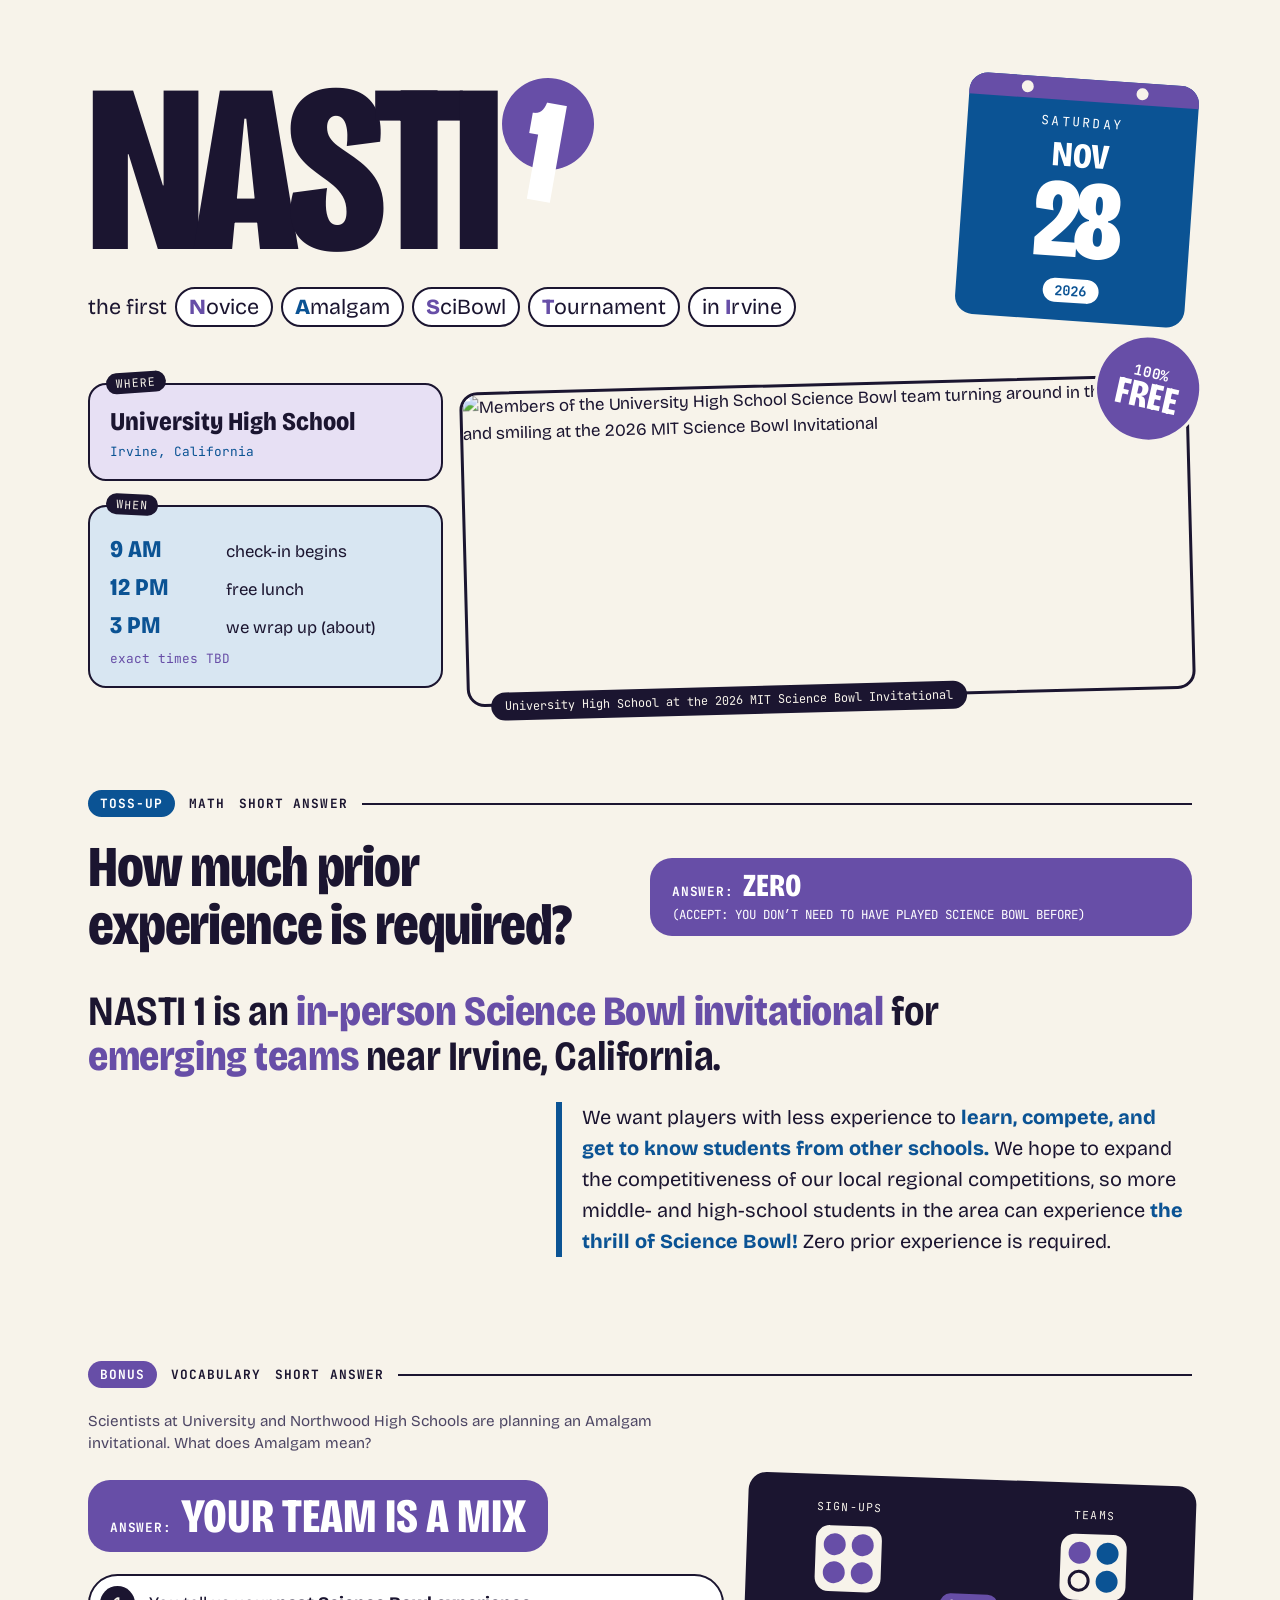
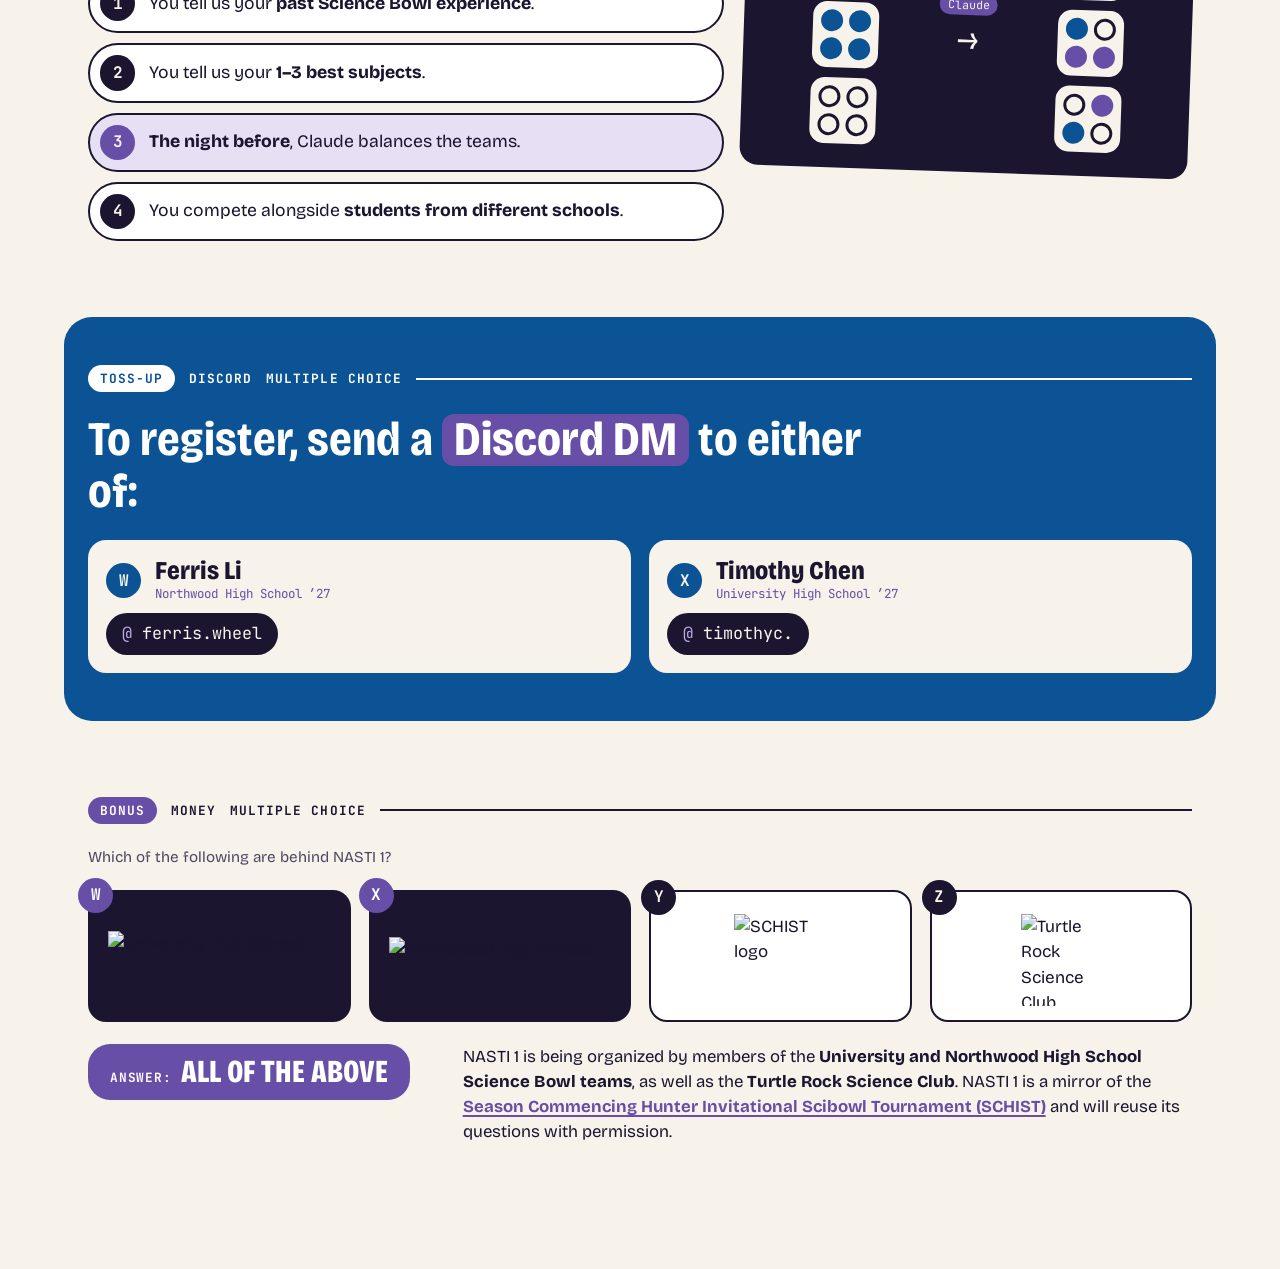
==== index.html @ 408c61ac "Add files via upload" ====
<!doctype html>
<html lang="en">
<head>
  <meta charset="utf-8">
  <meta name="viewport" content="width=device-width, initial-scale=1">
  <title>NASTI 1 · Science Bowl in Irvine</title>
  <meta name="description" content="NASTI 1 is the first Novice Amalgam SciBowl Tournament in Irvine. Saturday, November 28th, 2026 at University High School. Free, lunch provided, zero prior experience required.">
  <link rel="preconnect" href="https://fonts.googleapis.com">
  <link rel="preconnect" href="https://fonts.gstatic.com" crossorigin>
  <link href="https://fonts.googleapis.com/css2?family=Bricolage+Grotesque:opsz,wdth,wght@12..96,75..100,400..800&family=JetBrains+Mono:wght@500;700&display=swap" rel="stylesheet">
  <link rel="stylesheet" href="styles.css">
</head>
<body>

  <main>

    <!-- ============ HERO ============ -->
    <section class="hero" aria-labelledby="title">
      <h1 id="title" class="hero-title">
        NASTI<span class="hero-num" aria-label="1">1</span>
      </h1>

      <p class="hero-expansion">
        the first
        <span class="acro"><b>N</b>ovice</span>
        <span class="acro acro-blue"><b>A</b>malgam</span>
        <span class="acro"><b>S</b>ciBowl</span>
        <span class="acro"><b>T</b>ournament</span>
        <span class="acro">in <b>I</b>rvine</span>
      </p>

      <div class="hero-date" aria-label="Saturday, November 28th, 2026">
        <div class="cal-rings" aria-hidden="true"><i></i><i></i></div>
        <p class="cal-dow">Saturday</p>
        <p class="cal-month">Nov</p>
        <p class="cal-day">28</p>
        <p class="cal-year">2026</p>
      </div>

      <figure class="hero-photo">
        <img src="assets/team.jpg" width="1400" height="598"
             alt="Members of the University High School Science Bowl team turning around in their seats and smiling at the 2026 MIT Science Bowl Invitational">
        <figcaption>University High School at the 2026 MIT Science Bowl Invitational</figcaption>
        <span class="sticker-free"><span>100%</span><b>free</b></span>
      </figure>

      <div class="hero-facts">
        <div class="fact fact-where">
          <span class="fact-label">Where</span>
          <p class="fact-big">University High School</p>
          <p class="fact-small">Irvine, California</p>
        </div>
        <div class="fact fact-when">
          <span class="fact-label">When</span>
          <ol class="timeline">
            <li><b>9 AM</b> check-in begins</li>
            <li><b>12 PM</b> free lunch</li>
            <li><b>3 PM</b> we wrap up (about)</li>
          </ol>
          <p class="fact-small">exact times TBD</p>
        </div>
      </div>
    </section>

    <!--
      Each block below is a <section class="round"> styled like a Science Bowl
      question: round-tag (type · category · format), question, ANSWER.
      To add info later (schedule, rules, FAQ…), copy one and change the text.
    -->

    <!-- ============ ABOUT (toss-up) ============ -->
    <section class="round round-about" aria-labelledby="about-q">
      <p class="round-tag"><span class="tag-type">Toss-up</span><span>Math</span><span>Short answer</span></p>

      <h2 id="about-q" class="q-text">How much prior experience is required?</h2>

      <p class="q-answer about-answer">
        <span class="answer-label">ANSWER:</span>
        <b>ZERO</b>
        <span class="answer-accept">(ACCEPT: YOU DON’T NEED TO HAVE PLAYED SCIENCE BOWL BEFORE)</span>
      </p>

      <p class="about-lead">
        NASTI 1 is an <b>in-person Science Bowl invitational</b> for <b>emerging teams</b> near Irvine, California.
      </p>

      <p class="about-body">
        We want players with less experience to <b>learn, compete, and get to know students from other schools.</b>
        We hope to expand the competitiveness of our local regional competitions, so more middle- and high-school
        students in the area can experience <b>the thrill of Science Bowl!</b> Zero prior experience is required.
      </p>
    </section>

    <!-- ============ AMALGAM (bonus) ============ -->
    <section class="round round-amalgam" aria-labelledby="amalgam-a">
      <p class="round-tag"><span class="tag-type tag-bonus">Bonus</span><span>Vocabulary</span><span>Short answer</span></p>

      <p class="q-stem">
        Scientists at University and Northwood High Schools are planning an Amalgam invitational.
        What does Amalgam mean?
      </p>

      <h2 id="amalgam-a" class="q-answer amalgam-answer">
        <span class="answer-label">ANSWER:</span>
        <b>YOUR TEAM IS A MIX</b>
      </h2>

      <ol class="choices">
        <li><span class="choice-letter">1</span> <span>You tell us your <b>past Science Bowl experience</b>.</span></li>
        <li><span class="choice-letter">2</span> <span>You tell us your <b>1–3 best subjects</b>.</span></li>
        <li><span class="choice-letter">3</span> <span><b>The night before</b>, Claude balances the teams.</span></li>
        <li><span class="choice-letter">4</span> <span>You compete alongside <b>students from different schools</b>.</span></li>
      </ol>

      <div class="mixer" aria-hidden="true">
        <div class="mixer-col">
          <span class="mixer-label">sign-ups</span>
          <div class="pod"><i class="p"></i><i class="p"></i><i class="p"></i><i class="p"></i></div>
          <div class="pod"><i class="b"></i><i class="b"></i><i class="b"></i><i class="b"></i></div>
          <div class="pod"><i class="o"></i><i class="o"></i><i class="o"></i><i class="o"></i></div>
        </div>
        <div class="mixer-arrow"><span>Claude</span></div>
        <div class="mixer-col">
          <span class="mixer-label">teams</span>
          <div class="pod"><i class="p"></i><i class="b"></i><i class="o"></i><i class="b"></i></div>
          <div class="pod"><i class="b"></i><i class="o"></i><i class="p"></i><i class="p"></i></div>
          <div class="pod"><i class="o"></i><i class="p"></i><i class="b"></i><i class="o"></i></div>
        </div>
      </div>
    </section>

    <!-- ============ REGISTER (toss-up) ============ -->
    <section class="round round-register" id="register" aria-labelledby="register-h">
      <p class="round-tag"><span class="tag-type">Toss-up</span><span>Discord</span><span>Multiple choice</span></p>
      <h2 id="register-h" class="register-h">To register, send a <b>Discord DM</b> to either of:</h2>

      <ul class="contacts">
        <li class="contact">
          <span class="choice-letter">W</span>
          <div>
            <p class="contact-name">Ferris Li</p>
            <p class="contact-school">Northwood High School ’27</p>
          </div>
          <code class="handle" title="Discord username">ferris.wheel</code>
        </li>
        <li class="contact">
          <span class="choice-letter">X</span>
          <div>
            <p class="contact-name">Timothy Chen</p>
            <p class="contact-school">University High School ’27</p>
          </div>
          <code class="handle" title="Discord username">timothyc.</code>
        </li>
      </ul>
    </section>

    <!-- ============ ORGANIZERS (bonus) ============ -->
    <section class="round round-org" aria-labelledby="org-q">
      <p class="round-tag"><span class="tag-type tag-bonus">Bonus</span><span>Money</span><span>Multiple choice</span></p>

      <h2 id="org-q" class="q-stem">Which of the following are behind NASTI 1?</h2>

      <ol class="logo-choices">
        <li class="logo-choice logo-dark">
          <span class="choice-letter">W</span>
          <img src="assets/uhs.png" width="800" height="176" alt="University High School">
        </li>
        <li class="logo-choice logo-dark">
          <span class="choice-letter">X</span>
          <img src="assets/nhs.png" width="900" height="152" alt="Northwood High School">
        </li>
        <li class="logo-choice logo-light">
          <span class="choice-letter">Y</span>
          <img class="logo-square" src="assets/schist.jpg" width="357" height="357" alt="SCHIST logo">
        </li>
        <li class="logo-choice logo-light">
          <span class="choice-letter">Z</span>
          <img class="logo-square" src="assets/trsc.png" width="360" height="418" alt="Turtle Rock Science Club">
        </li>
      </ol>

      <p class="q-answer org-answer">
        <span class="answer-label">ANSWER:</span>
        <b>ALL OF THE ABOVE</b>
      </p>

      <p class="org-text">
        NASTI 1 is being organized by members of the <b>University and Northwood High School Science Bowl teams</b>,
        as well as the <b>Turtle Rock Science Club</b>.
        NASTI 1 is a mirror of the
        <a href="https://docs.google.com/document/d/1ZSC_nDlJElKl_C_q0osDb3rH__JqSQ9CUjB4f3GX59s/edit?usp=sharing" target="_blank" rel="noopener">Season Commencing Hunter Invitational Scibowl Tournament (SCHIST)</a>
        and will reuse its questions with permission.
      </p>
    </section>

  </main>

</body>
</html>
---- styles.css ----
/* ==========================================================
   NASTI 1 — landing page
   Theme: #674ea7 (purple) + #0b5394 (blue), solid colors only.
   ========================================================== */

:root {
  --purple: #674ea7;
  --blue: #0b5394;
  --ink: #1b1530;
  --ink-soft: #4d4664;
  --paper: #f7f3ea;
  --purple-tint: #e7e0f4;
  --blue-tint: #d8e6f2;
  --white: #ffffff;

  --display: "Bricolage Grotesque", "Arial Narrow", system-ui, sans-serif;
  --mono: "JetBrains Mono", ui-monospace, "Cascadia Mono", Consolas, monospace;

  --gutter: clamp(16px, 4vw, 48px);
  --max: 1200px;
  --line: 2px solid var(--ink);
  --radius: 18px;
}

*,
*::before,
*::after { box-sizing: border-box; }

body {
  margin: 0;
  background: var(--paper);
  color: var(--ink);
  font-family: var(--display);
  font-size: 1.0625rem;
  line-height: 1.5;
  overflow-x: clip;
}

main { padding-bottom: clamp(32px, 6vw, 72px); }

img { display: block; max-width: 100%; height: auto; }

p, h1, h2, ol, ul, figure { margin: 0; }

a { color: inherit; }

b { font-weight: 750; }

/* ---------- Hero ---------- */

.hero {
  display: grid;
  grid-template-columns: repeat(12, minmax(0, 1fr));
  column-gap: 20px;
  max-width: var(--max);
  margin: 0 auto;
  padding: clamp(28px, 6vw, 72px) var(--gutter) clamp(24px, 4vw, 40px);
}

.hero-title {
  grid-column: 1 / 9;
  grid-row: 1;
  display: flex;
  align-items: flex-start;
  font-weight: 800;
  font-stretch: 75%;
  font-size: clamp(5.5rem, 19vw, 15rem);
  line-height: 0.82;
  letter-spacing: -0.04em;
  color: var(--ink);
}

.hero-num {
  display: inline-grid;
  place-items: center;
  flex: none;
  width: 0.62em;
  height: 0.62em;
  margin-left: 0.06em;
  margin-top: 0.04em;
  border-radius: 50%;
  background: var(--purple);
  color: var(--white);
  font-size: 0.62em;
  line-height: 1;
  letter-spacing: 0;
  transform: rotate(10deg);
}

.hero-expansion {
  grid-column: 1 / 9;
  grid-row: 2;
  margin-top: 18px;
  display: flex;
  flex-wrap: wrap;
  align-items: baseline;
  gap: 6px 8px;
  font-size: clamp(1.05rem, 2vw, 1.35rem);
}

.acro {
  padding: 2px 12px;
  border: var(--line);
  border-radius: 999px;
  background: var(--white);
}

.acro b {
  color: var(--purple);
  font-weight: 800;
}

.acro-blue b { color: var(--blue); }

/* Tear-off calendar date */
.hero-date {
  grid-column: 10 / 13;
  grid-row: 1 / 3;
  align-self: center;
  justify-self: end;
  width: min(100%, 230px);
  position: relative;
  padding: 34px 18px 18px;
  border-radius: var(--radius);
  background: var(--blue);
  color: var(--white);
  text-align: center;
  transform: rotate(4deg);
}

.cal-rings {
  position: absolute;
  top: 0;
  left: 0;
  right: 0;
  height: 22px;
  border-radius: var(--radius) var(--radius) 0 0;
  background: var(--purple);
  display: flex;
  justify-content: space-around;
  align-items: center;
}

.cal-rings i {
  width: 12px;
  height: 12px;
  border-radius: 50%;
  background: var(--paper);
}

.cal-dow {
  font-family: var(--mono);
  font-size: 0.8rem;
  text-transform: uppercase;
  letter-spacing: 0.18em;
}

.cal-month {
  font-weight: 800;
  font-stretch: 80%;
  font-size: 2.2rem;
  line-height: 1;
  text-transform: uppercase;
  margin-top: 6px;
}

.cal-day {
  font-weight: 800;
  font-stretch: 75%;
  font-size: 7rem;
  line-height: 0.85;
  letter-spacing: -0.04em;
}

.cal-year {
  display: inline-block;
  margin-top: 10px;
  padding: 2px 12px;
  border-radius: 999px;
  background: var(--white);
  color: var(--blue);
  font-family: var(--mono);
  font-weight: 700;
  font-size: 0.85rem;
}

/* Photo */
.hero-photo {
  grid-column: 5 / 13;
  grid-row: 3;
  align-self: start;
  position: relative;
  margin-top: 56px;
  transform: rotate(-1.5deg);
}

.hero-photo img {
  width: 100%;
  border: 3px solid var(--ink);
  border-radius: var(--radius);
}

.hero-photo figcaption {
  position: absolute;
  left: 24px;
  bottom: -14px;
  max-width: calc(100% - 48px);
  padding: 6px 14px;
  border-radius: 999px;
  background: var(--ink);
  color: var(--paper);
  font-family: var(--mono);
  font-size: 0.75rem;
  line-height: 1.35;
}

.sticker-free {
  position: absolute;
  top: -40px;
  right: -14px;
  width: 108px;
  height: 108px;
  display: flex;
  flex-direction: column;
  align-items: center;
  justify-content: center;
  border-radius: 50%;
  border: 3px solid var(--paper);
  background: var(--purple);
  color: var(--white);
  font-family: var(--mono);
  font-weight: 700;
  font-size: 0.9rem;
  line-height: 1;
  text-align: center;
  transform: rotate(14deg);
}

.sticker-free b {
  display: block;
  font-family: var(--display);
  font-weight: 800;
  font-stretch: 75%;
  font-size: 2.4rem;
  line-height: 0.8;
  text-transform: uppercase;
}

/* Facts column */
.hero-facts {
  grid-column: 1 / 5;
  grid-row: 3;
  margin-top: 56px;
  display: flex;
  flex-direction: column;
  gap: 24px;
  align-self: start;
}

.fact {
  position: relative;
  padding: 24px 20px 18px;
  border: var(--line);
  border-radius: var(--radius);
}

.fact-where { background: var(--purple-tint); }
.fact-when { background: var(--blue-tint); }

.fact-label {
  position: absolute;
  top: -13px;
  left: 16px;
  padding: 2px 10px;
  border-radius: 999px;
  background: var(--ink);
  color: var(--paper);
  font-family: var(--mono);
  font-size: 0.72rem;
  text-transform: uppercase;
  letter-spacing: 0.08em;
}

.fact-where .fact-label { transform: rotate(-4deg); }
.fact-when .fact-label { transform: rotate(3deg); }

.fact-big {
  font-weight: 800;
  font-stretch: 85%;
  font-size: 1.6rem;
  line-height: 1.05;
}

.fact-small {
  margin-top: 6px;
  font-family: var(--mono);
  font-size: 0.8rem;
  color: var(--blue);
}

.fact-when .fact-small { color: var(--purple); }

.timeline {
  list-style: none;
  padding: 0;
  display: grid;
  gap: 2px;
}

.timeline li {
  display: flex;
  align-items: baseline;
  gap: 10px;
  font-size: 1.05rem;
}

.timeline b {
  min-width: 4.4em;
  font-weight: 800;
  font-stretch: 85%;
  font-size: 1.5rem;
  color: var(--blue);
}

/* ---------- Rounds (Science Bowl–style sections) ---------- */

.round {
  max-width: var(--max);
  margin: 0 auto;
  padding: clamp(28px, 4.5vw, 52px) var(--gutter);
  display: grid;
  grid-template-columns: repeat(12, minmax(0, 1fr));
  column-gap: 20px;
  row-gap: 22px;
}

.round > * { grid-column: 1 / -1; }

.round-tag {
  display: flex;
  align-items: center;
  flex-wrap: wrap;
  gap: 8px 14px;
  font-family: var(--mono);
  font-size: 0.8rem;
  font-weight: 700;
  text-transform: uppercase;
  letter-spacing: 0.08em;
}

.round-tag .tag-type {
  padding: 4px 12px;
  border-radius: 999px;
  background: var(--blue);
  color: var(--white);
}

.round-tag .tag-bonus { background: var(--purple); }

.round-tag::after {
  content: "";
  flex: 1 1 40px;
  height: 2px;
  background: currentColor;
}

.q-text {
  font-weight: 800;
  font-stretch: 80%;
  font-size: clamp(2rem, 4.8vw, 3.6rem);
  line-height: 1;
  letter-spacing: -0.02em;
}

.q-stem {
  font-family: var(--display);
  font-weight: 400;
  font-size: 0.95rem;
  line-height: 1.45;
  color: var(--ink-soft);
}

.answer-label {
  font-family: var(--mono);
  font-weight: 700;
  font-size: 0.8rem;
  letter-spacing: 0.06em;
}

.q-answer {
  display: inline-flex;
  flex-wrap: wrap;
  align-items: baseline;
  gap: 4px 10px;
  justify-self: start;
  padding: 12px 22px;
  border-radius: 22px;
  background: var(--purple);
  color: var(--white);
}

.q-answer b {
  font-weight: 800;
  font-stretch: 75%;
  font-size: 2rem;
  line-height: 1;
}

.answer-accept {
  font-family: var(--mono);
  font-size: 0.78rem;
  line-height: 1.4;
}

/* About */
.round-about .q-text { grid-column: 1 / 7; align-self: center; }

.about-answer {
  grid-column: 7 / 13;
  align-self: center;
}

.about-lead {
  grid-column: 1 / 11;
  margin-top: 12px;
  font-weight: 650;
  font-stretch: 85%;
  font-size: clamp(1.6rem, 3.6vw, 2.6rem);
  line-height: 1.1;
  letter-spacing: -0.01em;
}

.about-lead b { color: var(--purple); font-weight: 800; }

.about-body {
  grid-column: 6 / 13;
  font-size: clamp(1.05rem, 1.7vw, 1.25rem);
  line-height: 1.55;
  padding-left: 20px;
  border-left: 6px solid var(--blue);
}

.about-body b { color: var(--blue); }

/* Amalgam */
.round-amalgam .q-stem { grid-column: 1 / 8; }

.amalgam-answer {
  grid-column: 1 / 8;
  margin-top: 4px;
}

.amalgam-answer b { font-size: clamp(2rem, 4.4vw, 3rem); }

.choices {
  grid-column: 1 / 8;
  list-style: none;
  padding: 0;
  display: grid;
  gap: 10px;
}

.choices li {
  display: flex;
  align-items: center;
  gap: 14px;
  padding: 10px 18px 10px 10px;
  border: var(--line);
  border-radius: 999px;
  background: var(--white);
  font-size: 1.1rem;
}

.choices li:nth-child(3) { background: var(--purple-tint); }

.choice-letter {
  flex: none;
  display: grid;
  place-items: center;
  width: 2.2rem;
  height: 2.2rem;
  border-radius: 50%;
  background: var(--ink);
  color: var(--paper);
  font-family: var(--mono);
  font-weight: 700;
  font-size: 1rem;
}

.choices li:nth-child(3) .choice-letter { background: var(--purple); }

/* the mixing diagram */
.mixer {
  grid-column: 8 / 13;
  grid-row: 2 / 5;
  align-self: center;
  display: grid;
  grid-template-columns: 1fr auto 1fr;
  align-items: center;
  gap: 10px;
  padding: 24px 18px;
  border-radius: var(--radius);
  background: var(--ink);
  transform: rotate(2deg);
}

.mixer-col { display: grid; gap: 10px; justify-items: center; }

.mixer-label {
  font-family: var(--mono);
  font-size: 0.7rem;
  text-transform: uppercase;
  letter-spacing: 0.1em;
  color: var(--paper);
}

.pod {
  display: grid;
  grid-template-columns: repeat(2, 22px);
  gap: 6px;
  padding: 8px;
  border-radius: 14px;
  background: var(--paper);
}

.pod i {
  width: 22px;
  height: 22px;
  border-radius: 50%;
}

.pod .p { background: var(--purple); }
.pod .b { background: var(--blue); }
.pod .o { background: var(--paper); border: 3px solid var(--ink); }

.mixer-arrow {
  display: grid;
  justify-items: center;
  gap: 6px;
  color: var(--paper);
  font-family: var(--mono);
  font-size: 0.72rem;
}

.mixer-arrow::after {
  content: "→";
  font-family: var(--display);
  font-size: 2.2rem;
  line-height: 1;
}

.mixer-arrow span {
  padding: 2px 8px;
  border-radius: 999px;
  background: var(--purple);
}

/* Register */
.round-register {
  width: min(calc(100% - var(--gutter)), calc(var(--max) - var(--gutter)));
  margin: clamp(12px, 2vw, 24px) auto;
  padding: clamp(28px, 4vw, 48px) max(16px, calc(var(--gutter) / 2));
  border-radius: 28px;
  background: var(--blue);
  color: var(--white);
}

.round-register .round-tag .tag-type { background: var(--white); color: var(--blue); }

.register-h {
  grid-column: 1 / 10;
  font-weight: 700;
  font-stretch: 85%;
  font-size: clamp(1.8rem, 4.2vw, 3rem);
  line-height: 1.08;
}

.register-h b {
  display: inline-block;
  padding: 0 12px;
  border-radius: 12px;
  background: var(--purple);
}

.contacts {
  list-style: none;
  padding: 0;
  display: grid;
  grid-template-columns: 1fr 1fr;
  gap: 18px;
}

.contact {
  display: grid;
  grid-template-columns: auto 1fr;
  align-items: center;
  gap: 10px 14px;
  padding: 18px;
  border-radius: var(--radius);
  background: var(--paper);
  color: var(--ink);
}

.contact .choice-letter { background: var(--blue); }

.contact-name {
  font-weight: 800;
  font-stretch: 85%;
  font-size: 1.6rem;
  line-height: 1.05;
}

.contact-school {
  font-family: var(--mono);
  font-size: 0.78rem;
  color: var(--purple);
}

.handle {
  grid-column: 1 / -1;
  justify-self: start;
  padding: 8px 16px;
  border-radius: 999px;
  background: var(--ink);
  color: var(--paper);
  font-family: var(--mono);
  font-size: 1.05rem;
  user-select: all;
  cursor: text;
}

.handle::before {
  content: "@ ";
  color: #b9a8e3;
}

/* Organizers */
.logo-choices {
  list-style: none;
  padding: 0;
  display: grid;
  grid-template-columns: repeat(4, minmax(0, 1fr));
  gap: 18px;
}

.logo-choice {
  position: relative;
  display: grid;
  place-items: center;
  height: 132px;
  padding: 22px 20px;
  border-radius: var(--radius);
}

.logo-choice .choice-letter {
  position: absolute;
  top: -12px;
  left: -10px;
}

.logo-dark { background: var(--ink); }
.logo-dark .choice-letter { background: var(--purple); color: var(--white); }

.logo-light { background: var(--white); border: var(--line); }

.logo-choice img {
  width: 100%;
  max-height: 64px;
  object-fit: contain;
}

.logo-choice .logo-square {
  width: auto;
  height: 92px;
  max-height: none;
}

.org-answer {
  grid-column: 1 / 5;
  align-self: start;
}

.org-text {
  grid-column: 5 / 13;
  align-self: center;
  font-size: 1.05rem;
}

.org-text a {
  color: var(--purple);
  font-weight: 700;
  text-decoration-thickness: 2px;
  text-underline-offset: 3px;
}

.org-text a:hover { color: var(--blue); }

.org-text a:focus-visible {
  outline: 3px solid var(--blue);
  outline-offset: 3px;
}

/* ---------- Responsive ---------- */

@media (max-width: 900px) {
  /* hero: big title and a compact calendar side by side */
  .hero {
    grid-template-columns: minmax(0, 1fr) auto;
    column-gap: 14px;
  }

  .hero-title {
    grid-column: 1;
    grid-row: 1;
    align-self: center;
    font-size: clamp(3.5rem, 27vw, 10rem);
  }

  .hero-date {
    grid-column: 2;
    grid-row: 1;
    width: auto;
    padding: 26px 12px 12px;
    transform: rotate(5deg);
  }

  .cal-rings { height: 16px; }
  .cal-rings i { width: 8px; height: 8px; }
  .cal-dow { font-size: 0.6rem; letter-spacing: 0.1em; }
  .cal-month { font-size: 1.3rem; margin-top: 4px; }
  .cal-day { font-size: 3.8rem; }
  .cal-year { font-size: 0.7rem; padding: 1px 8px; margin-top: 6px; }

  .hero-expansion,
  .hero-photo,
  .hero-facts {
    grid-column: 1 / -1;
    grid-row: auto;
  }

  .hero-photo { margin: 48px 4px 0; }

  .hero-facts { margin-top: 44px; }

  /* rounds collapse to one column */
  .round { grid-template-columns: minmax(0, 1fr); }
  .round > * { grid-column: 1 / -1 !important; grid-row: auto !important; }

  .about-body { margin-left: 6%; }

  .mixer { display: none; }

  .contacts { grid-template-columns: minmax(0, 1fr); }

  .logo-choices { grid-template-columns: repeat(2, minmax(0, 1fr)); }
}

@media (max-width: 520px) {
  .acro { padding: 1px 9px; }
  .choices li { border-radius: 22px; font-size: 1rem; }

  .hero-photo figcaption {
    left: 12px;
    bottom: -12px;
    max-width: calc(100% - 24px);
    padding: 4px 10px;
    border-radius: 10px;
    font-size: 0.62rem;
  }

  .sticker-free { width: 84px; height: 84px; top: -36px; right: -6px; font-size: 0.75rem; }
  .sticker-free b { font-size: 1.8rem; }

  .logo-choice { height: 108px; padding: 18px 14px; }
  .logo-choice .logo-square { height: 72px; }
  .logo-choice img { max-height: 44px; }
}
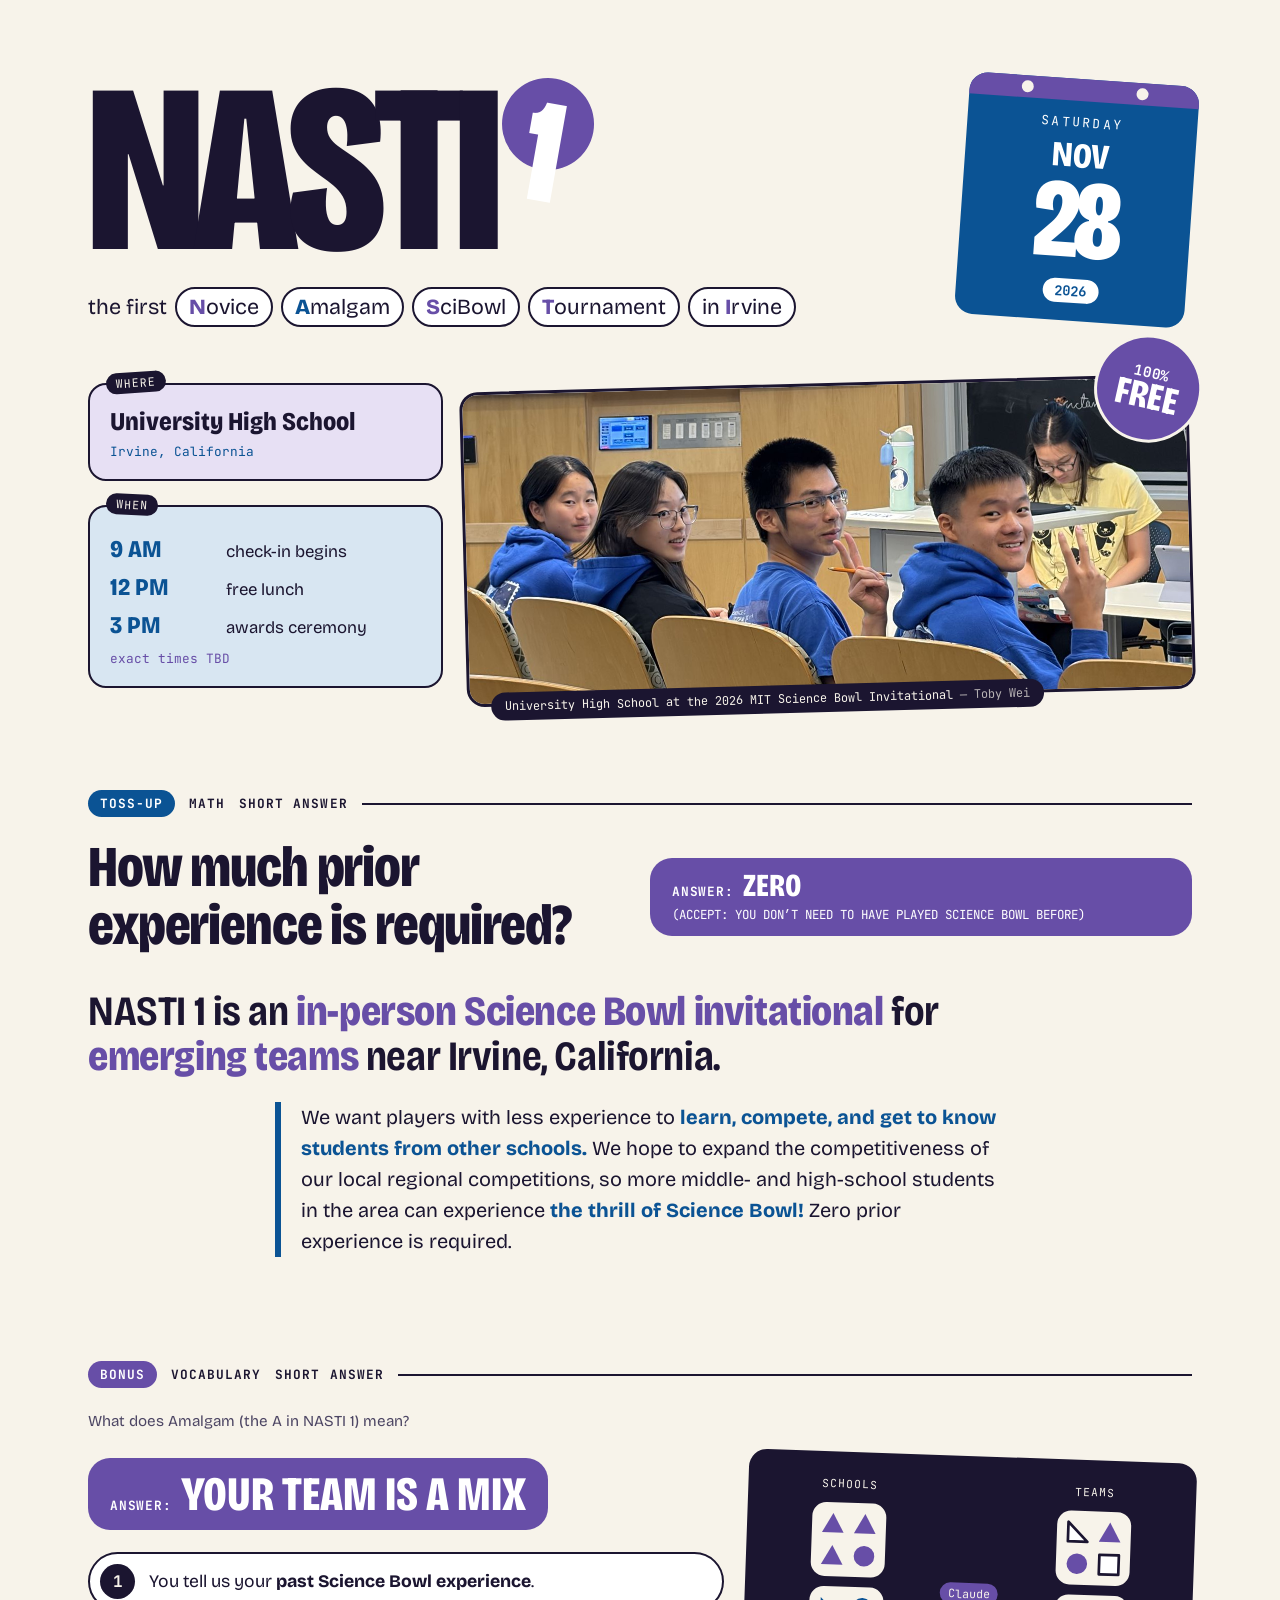
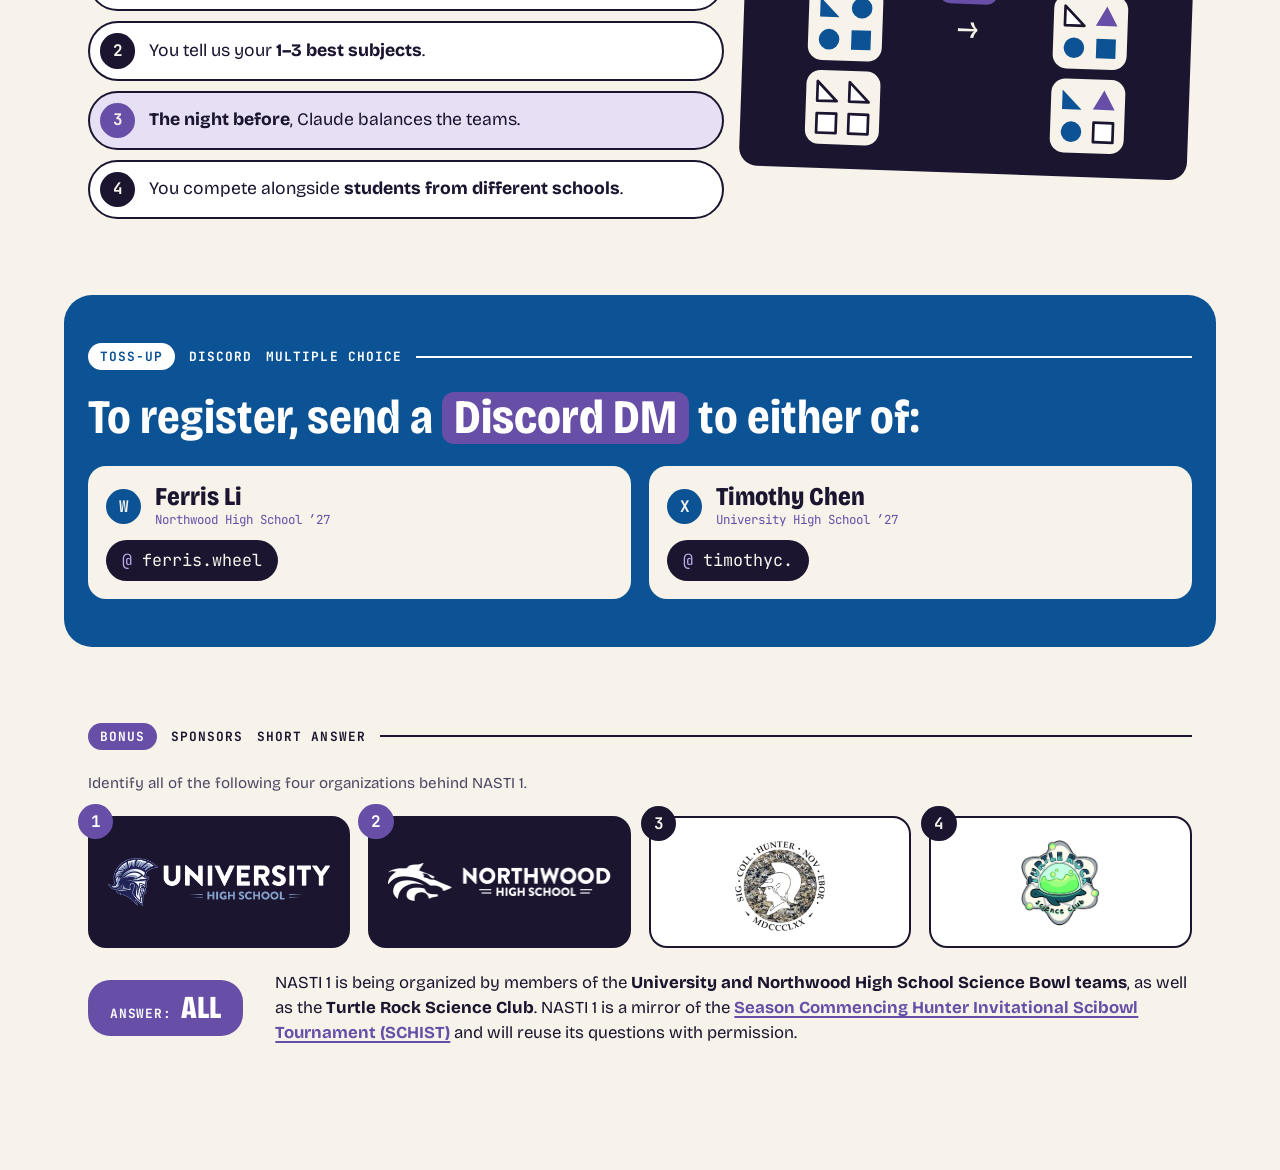
==== commit aabba466: "Add files via upload" ====
--- a/index.html
+++ b/index.html
@@ -3,8 +3,9 @@
 <head>
   <meta charset="utf-8">
   <meta name="viewport" content="width=device-width, initial-scale=1">
-  <title>NASTI 1 · Science Bowl in Irvine</title>
-  <meta name="description" content="NASTI 1 is the first Novice Amalgam SciBowl Tournament in Irvine. Saturday, November 28th, 2026 at University High School. Free, lunch provided, zero prior experience required.">
+  <title>NASTI 1</title>
+  <meta name="description" content="The first Novice Amalgam SciBowl Tournament in Irvine (NASTI 1) will be held Saturday, November 28th, 2026 at University High School.">
+  <link rel="icon" href="favicon.svg" type="image/svg+xml">
   <link rel="preconnect" href="https://fonts.googleapis.com">
   <link rel="preconnect" href="https://fonts.gstatic.com" crossorigin>
   <link href="https://fonts.googleapis.com/css2?family=Bricolage+Grotesque:opsz,wdth,wght@12..96,75..100,400..800&family=JetBrains+Mono:wght@500;700&display=swap" rel="stylesheet">
@@ -40,7 +41,7 @@
       <figure class="hero-photo">
         <img src="assets/team.jpg" width="1400" height="598"
              alt="Members of the University High School Science Bowl team turning around in their seats and smiling at the 2026 MIT Science Bowl Invitational">
-        <figcaption>University High School at the 2026 MIT Science Bowl Invitational</figcaption>
+        <figcaption>University High School at the 2026 MIT Science Bowl Invitational <span class="credit">— Toby Wei</span></figcaption>
         <span class="sticker-free"><span>100%</span><b>free</b></span>
       </figure>
 
@@ -55,7 +56,7 @@
           <ol class="timeline">
             <li><b>9 AM</b> check-in begins</li>
             <li><b>12 PM</b> free lunch</li>
-            <li><b>3 PM</b> we wrap up (about)</li>
+            <li><b>3 PM</b> awards ceremony</li>
           </ol>
           <p class="fact-small">exact times TBD</p>
         </div>
@@ -96,8 +97,7 @@
       <p class="round-tag"><span class="tag-type tag-bonus">Bonus</span><span>Vocabulary</span><span>Short answer</span></p>
 
       <p class="q-stem">
-        Scientists at University and Northwood High Schools are planning an Amalgam invitational.
-        What does Amalgam mean?
+        What does Amalgam (the A in NASTI 1) mean?
       </p>
 
       <h2 id="amalgam-a" class="q-answer amalgam-answer">
@@ -112,27 +112,54 @@
         <li><span class="choice-letter">4</span> <span>You compete alongside <b>students from different schools</b>.</span></li>
       </ol>
 
+      <!-- Mixing diagram: color = school, shape = best subject.
+           Shapes double as letters: right triangle = N, triangle = A, circle = S, square = T
+           (same as the favicon). Each school is lopsided; Claude deals one of each per team. -->
+      <svg width="0" height="0" style="position:absolute" aria-hidden="true">
+        <symbol id="s-n" viewBox="0 0 24 24"><polygon points="3,3 3,21 21,21"/></symbol>
+        <symbol id="s-a" viewBox="0 0 24 24"><polygon points="12,2.5 22,20.5 2,20.5"/></symbol>
+        <symbol id="s-s" viewBox="0 0 24 24"><circle cx="12" cy="12" r="9.5"/></symbol>
+        <symbol id="s-t" viewBox="0 0 24 24"><rect x="3" y="3" width="18" height="18"/></symbol>
+      </svg>
+
       <div class="mixer" aria-hidden="true">
         <div class="mixer-col">
-          <span class="mixer-label">sign-ups</span>
-          <div class="pod"><i class="p"></i><i class="p"></i><i class="p"></i><i class="p"></i></div>
-          <div class="pod"><i class="b"></i><i class="b"></i><i class="b"></i><i class="b"></i></div>
-          <div class="pod"><i class="o"></i><i class="o"></i><i class="o"></i><i class="o"></i></div>
+          <span class="mixer-label">schools</span>
+          <div class="pod">
+            <svg class="p"><use href="#s-a"/></svg><svg class="p"><use href="#s-a"/></svg>
+            <svg class="p"><use href="#s-a"/></svg><svg class="p"><use href="#s-s"/></svg>
+          </div>
+          <div class="pod">
+            <svg class="b"><use href="#s-n"/></svg><svg class="b"><use href="#s-s"/></svg>
+            <svg class="b"><use href="#s-s"/></svg><svg class="b"><use href="#s-t"/></svg>
+          </div>
+          <div class="pod">
+            <svg class="o"><use href="#s-n"/></svg><svg class="o"><use href="#s-n"/></svg>
+            <svg class="o"><use href="#s-t"/></svg><svg class="o"><use href="#s-t"/></svg>
+          </div>
         </div>
         <div class="mixer-arrow"><span>Claude</span></div>
         <div class="mixer-col">
           <span class="mixer-label">teams</span>
-          <div class="pod"><i class="p"></i><i class="b"></i><i class="o"></i><i class="b"></i></div>
-          <div class="pod"><i class="b"></i><i class="o"></i><i class="p"></i><i class="p"></i></div>
-          <div class="pod"><i class="o"></i><i class="p"></i><i class="b"></i><i class="o"></i></div>
-        </div>
-      </div>
+          <div class="pod">
+            <svg class="o"><use href="#s-n"/></svg><svg class="p"><use href="#s-a"/></svg>
+            <svg class="p"><use href="#s-s"/></svg><svg class="o"><use href="#s-t"/></svg>
+          </div>
+          <div class="pod">
+            <svg class="o"><use href="#s-n"/></svg><svg class="p"><use href="#s-a"/></svg>
+            <svg class="b"><use href="#s-s"/></svg><svg class="b"><use href="#s-t"/></svg>
+          </div>
+          <div class="pod">
+            <svg class="b"><use href="#s-n"/></svg><svg class="p"><use href="#s-a"/></svg>
+            <svg class="b"><use href="#s-s"/></svg><svg class="o"><use href="#s-t"/></svg>
+          </div>
+        </div>      </div>
     </section>
 
     <!-- ============ REGISTER (toss-up) ============ -->
     <section class="round round-register" id="register" aria-labelledby="register-h">
       <p class="round-tag"><span class="tag-type">Toss-up</span><span>Discord</span><span>Multiple choice</span></p>
-      <h2 id="register-h" class="register-h">To register, send a <b>Discord DM</b> to either of:</h2>
+      <h2 id="register-h" class="register-h">To register, send a <b>Discord DM</b> to either&nbsp;of:</h2>
 
       <ul class="contacts">
         <li class="contact">
@@ -156,32 +183,32 @@
 
     <!-- ============ ORGANIZERS (bonus) ============ -->
     <section class="round round-org" aria-labelledby="org-q">
-      <p class="round-tag"><span class="tag-type tag-bonus">Bonus</span><span>Money</span><span>Multiple choice</span></p>
-
-      <h2 id="org-q" class="q-stem">Which of the following are behind NASTI 1?</h2>
+      <p class="round-tag"><span class="tag-type tag-bonus">Bonus</span><span>Sponsors</span><span>Short answer</span></p>
+
+      <h2 id="org-q" class="q-stem">Identify all of the following four organizations behind NASTI 1.</h2>
 
       <ol class="logo-choices">
         <li class="logo-choice logo-dark">
-          <span class="choice-letter">W</span>
+          <span class="choice-letter">1</span>
           <img src="assets/uhs.png" width="800" height="176" alt="University High School">
         </li>
         <li class="logo-choice logo-dark">
-          <span class="choice-letter">X</span>
+          <span class="choice-letter">2</span>
           <img src="assets/nhs.png" width="900" height="152" alt="Northwood High School">
         </li>
         <li class="logo-choice logo-light">
-          <span class="choice-letter">Y</span>
+          <span class="choice-letter">3</span>
           <img class="logo-square" src="assets/schist.jpg" width="357" height="357" alt="SCHIST logo">
         </li>
         <li class="logo-choice logo-light">
-          <span class="choice-letter">Z</span>
+          <span class="choice-letter">4</span>
           <img class="logo-square" src="assets/trsc.png" width="360" height="418" alt="Turtle Rock Science Club">
         </li>
       </ol>
 
       <p class="q-answer org-answer">
         <span class="answer-label">ANSWER:</span>
-        <b>ALL OF THE ABOVE</b>
+        <b>ALL</b>
       </p>
 
       <p class="org-text">
--- a/styles.css
+++ b/styles.css
@@ -214,6 +214,8 @@
   line-height: 1.35;
 }
 
+.hero-photo .credit { opacity: 0.7; white-space: nowrap; }
+
 .sticker-free {
   position: absolute;
   top: -40px;
@@ -433,7 +435,7 @@
 .about-lead b { color: var(--purple); font-weight: 800; }
 
 .about-body {
-  grid-column: 6 / 13;
+  grid-column: 3 / 11;
   font-size: clamp(1.05rem, 1.7vw, 1.25rem);
   line-height: 1.55;
   padding-left: 20px;
@@ -516,22 +518,22 @@
 
 .pod {
   display: grid;
-  grid-template-columns: repeat(2, 22px);
+  grid-template-columns: repeat(2, 26px);
   gap: 6px;
   padding: 8px;
   border-radius: 14px;
   background: var(--paper);
 }
 
-.pod i {
-  width: 22px;
-  height: 22px;
-  border-radius: 50%;
-}
-
-.pod .p { background: var(--purple); }
-.pod .b { background: var(--blue); }
-.pod .o { background: var(--paper); border: 3px solid var(--ink); }
+.pod svg {
+  width: 26px;
+  height: 26px;
+  overflow: visible;
+}
+
+.pod .p { fill: var(--purple); }
+.pod .b { fill: var(--blue); }
+.pod .o { fill: var(--white); stroke: var(--ink); stroke-width: 2.5; stroke-linejoin: round; }
 
 .mixer-arrow {
   display: grid;
@@ -568,7 +570,7 @@
 .round-register .round-tag .tag-type { background: var(--white); color: var(--blue); }
 
 .register-h {
-  grid-column: 1 / 10;
+  grid-column: 1 / -1;
   font-weight: 700;
   font-stretch: 85%;
   font-size: clamp(1.8rem, 4.2vw, 3rem);
@@ -676,12 +678,12 @@
 }
 
 .org-answer {
-  grid-column: 1 / 5;
-  align-self: start;
+  grid-column: 1 / 3;
+  align-self: center;
 }
 
 .org-text {
-  grid-column: 5 / 13;
+  grid-column: 3 / 13;
   align-self: center;
   font-size: 1.05rem;
 }
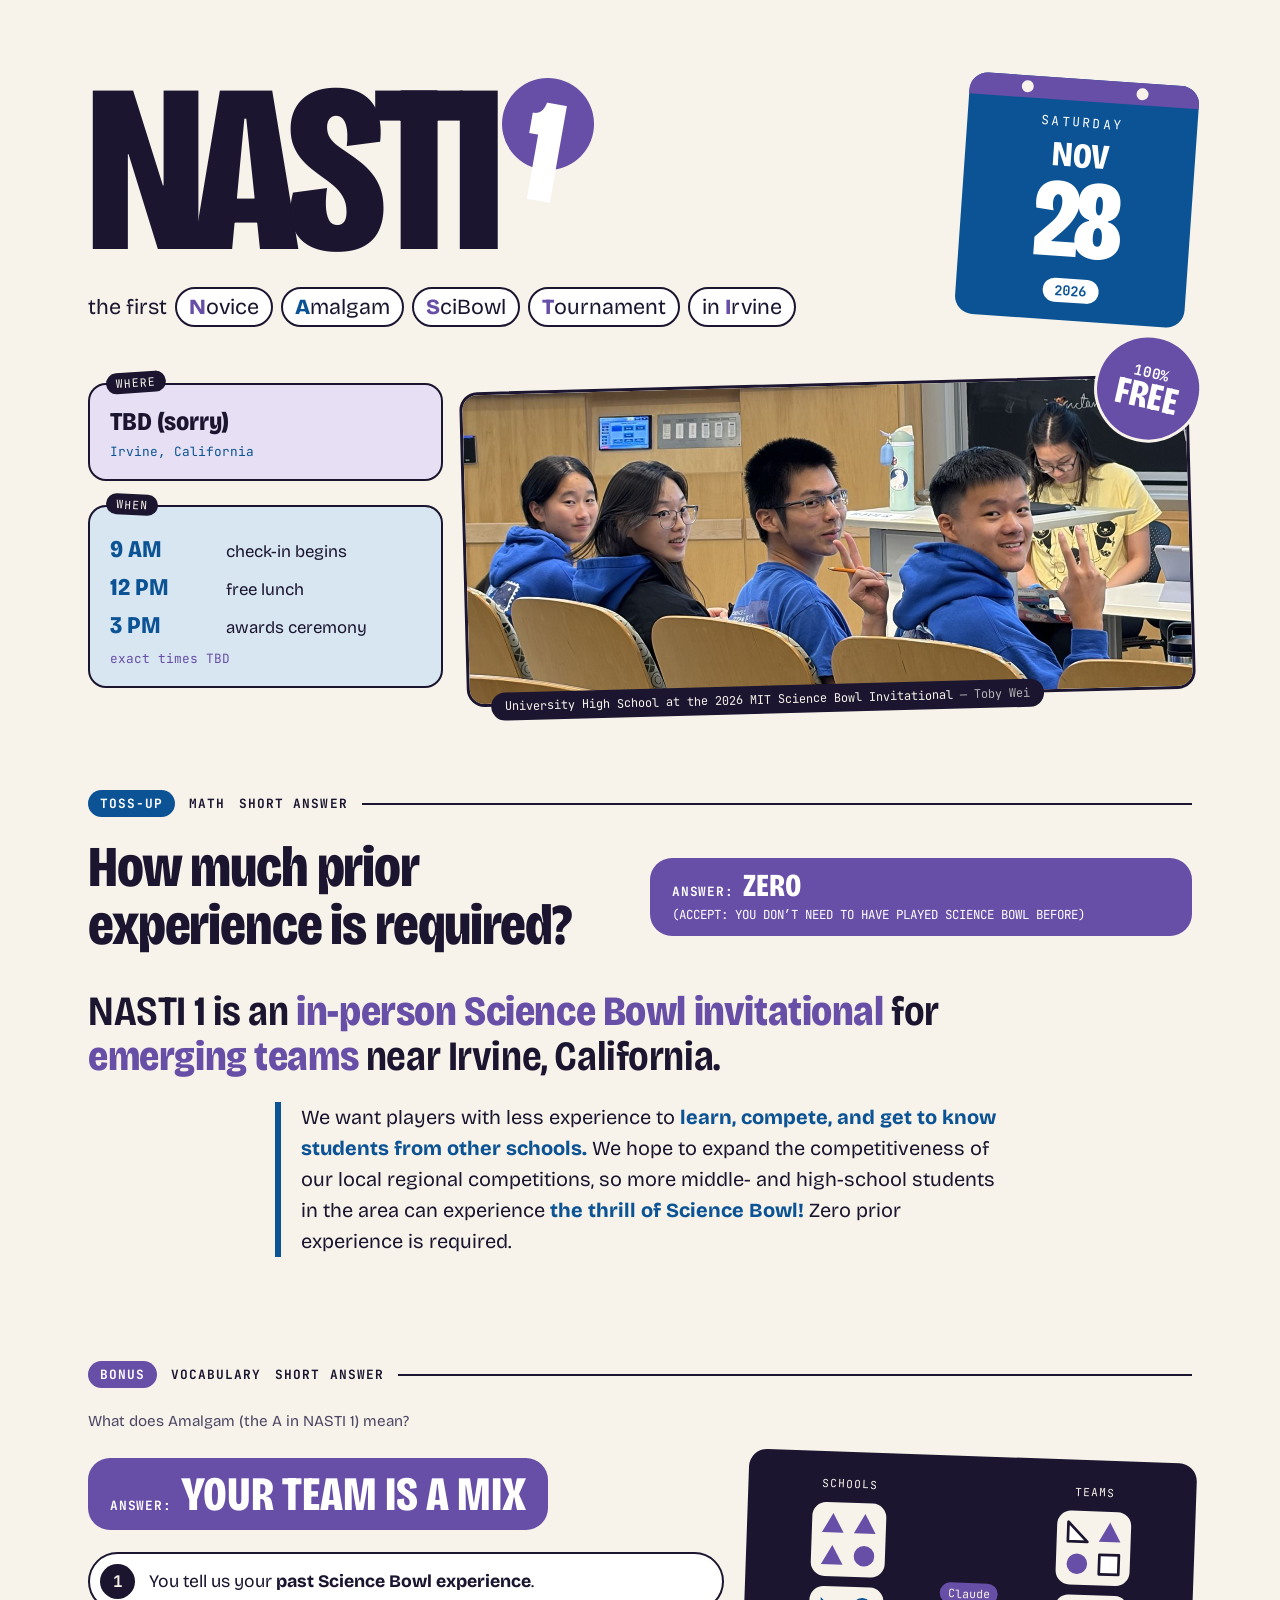
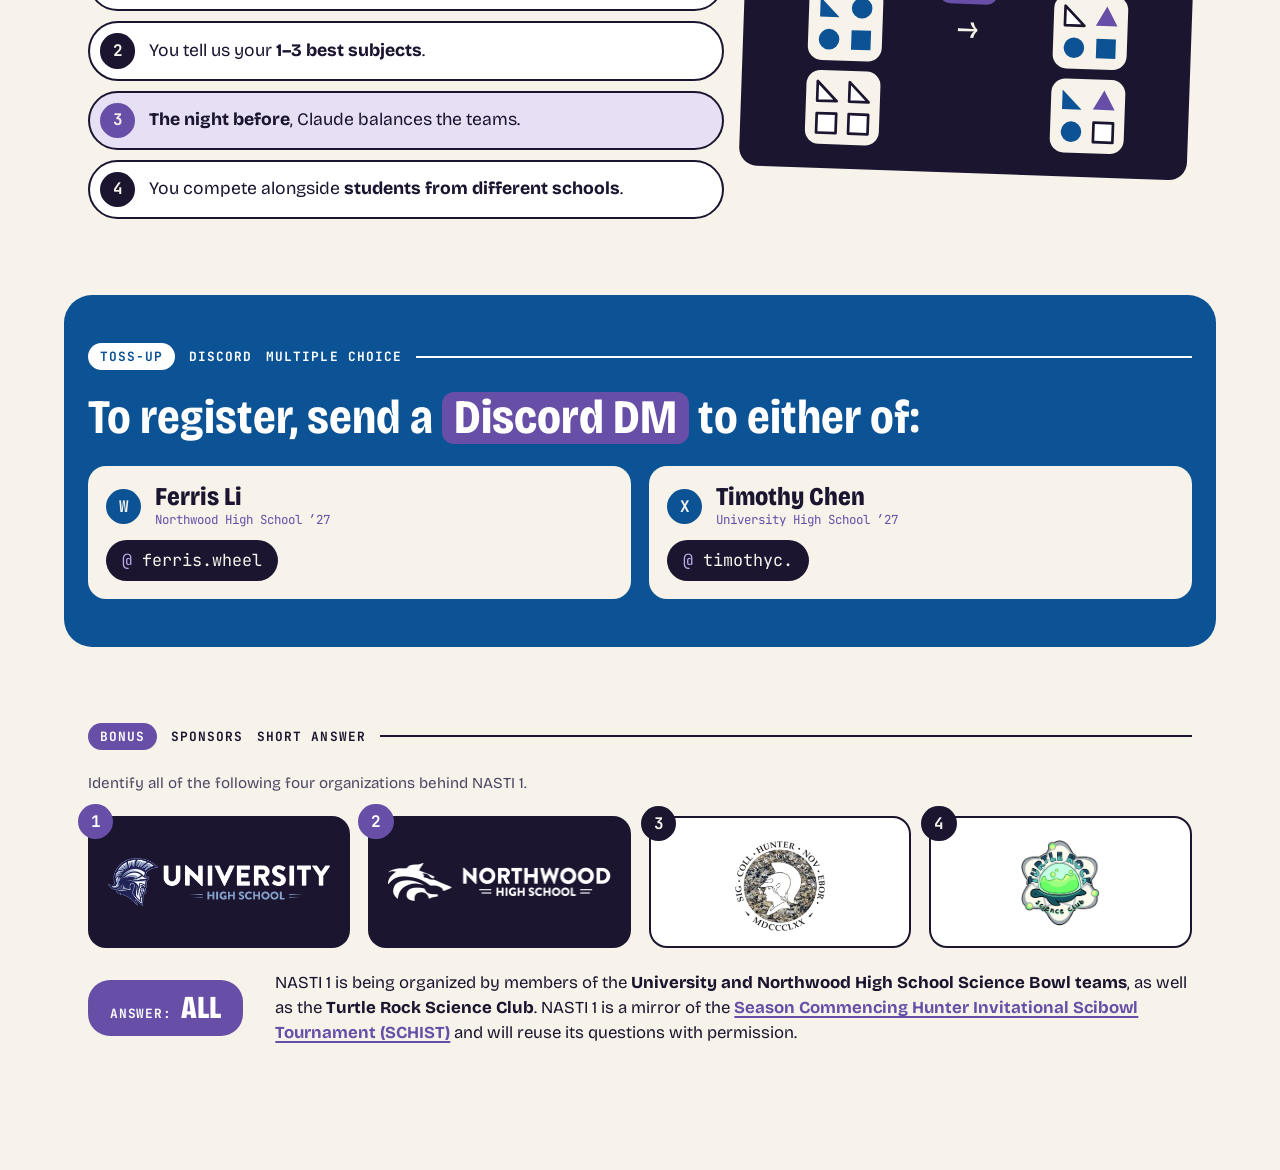
==== commit b96150ee: "Update index.html" ====
--- a/index.html
+++ b/index.html
@@ -4,7 +4,7 @@
   <meta charset="utf-8">
   <meta name="viewport" content="width=device-width, initial-scale=1">
   <title>NASTI 1</title>
-  <meta name="description" content="The first Novice Amalgam SciBowl Tournament in Irvine (NASTI 1) will be held Saturday, November 28th, 2026 at University High School.">
+  <meta name="description" content="The first Novice Amalgam SciBowl Tournament in Irvine (NASTI 1) will be held Saturday, November 28th, 2026.">
   <link rel="icon" href="favicon.svg" type="image/svg+xml">
   <link rel="preconnect" href="https://fonts.googleapis.com">
   <link rel="preconnect" href="https://fonts.gstatic.com" crossorigin>
@@ -48,7 +48,7 @@
       <div class="hero-facts">
         <div class="fact fact-where">
           <span class="fact-label">Where</span>
-          <p class="fact-big">University High School</p>
+          <p class="fact-big">TBD (sorry)</p>
           <p class="fact-small">Irvine, California</p>
         </div>
         <div class="fact fact-when">
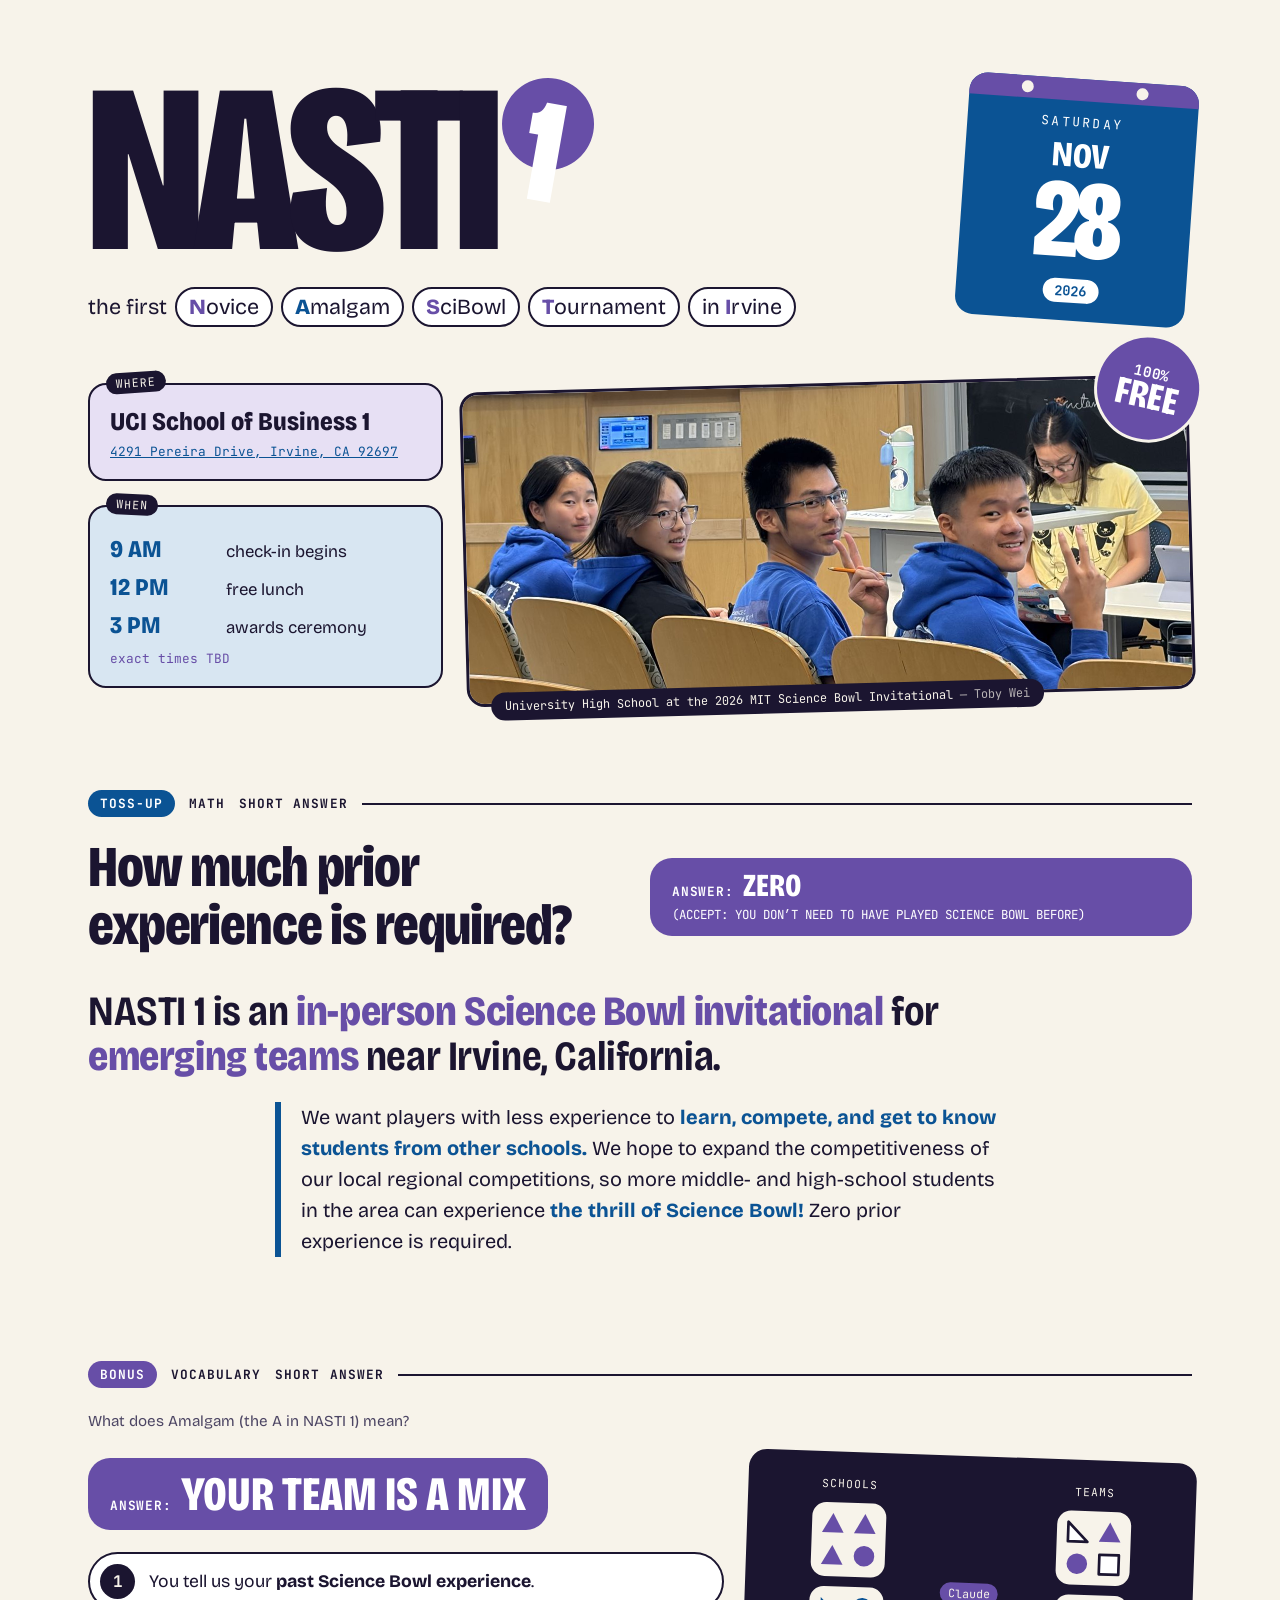
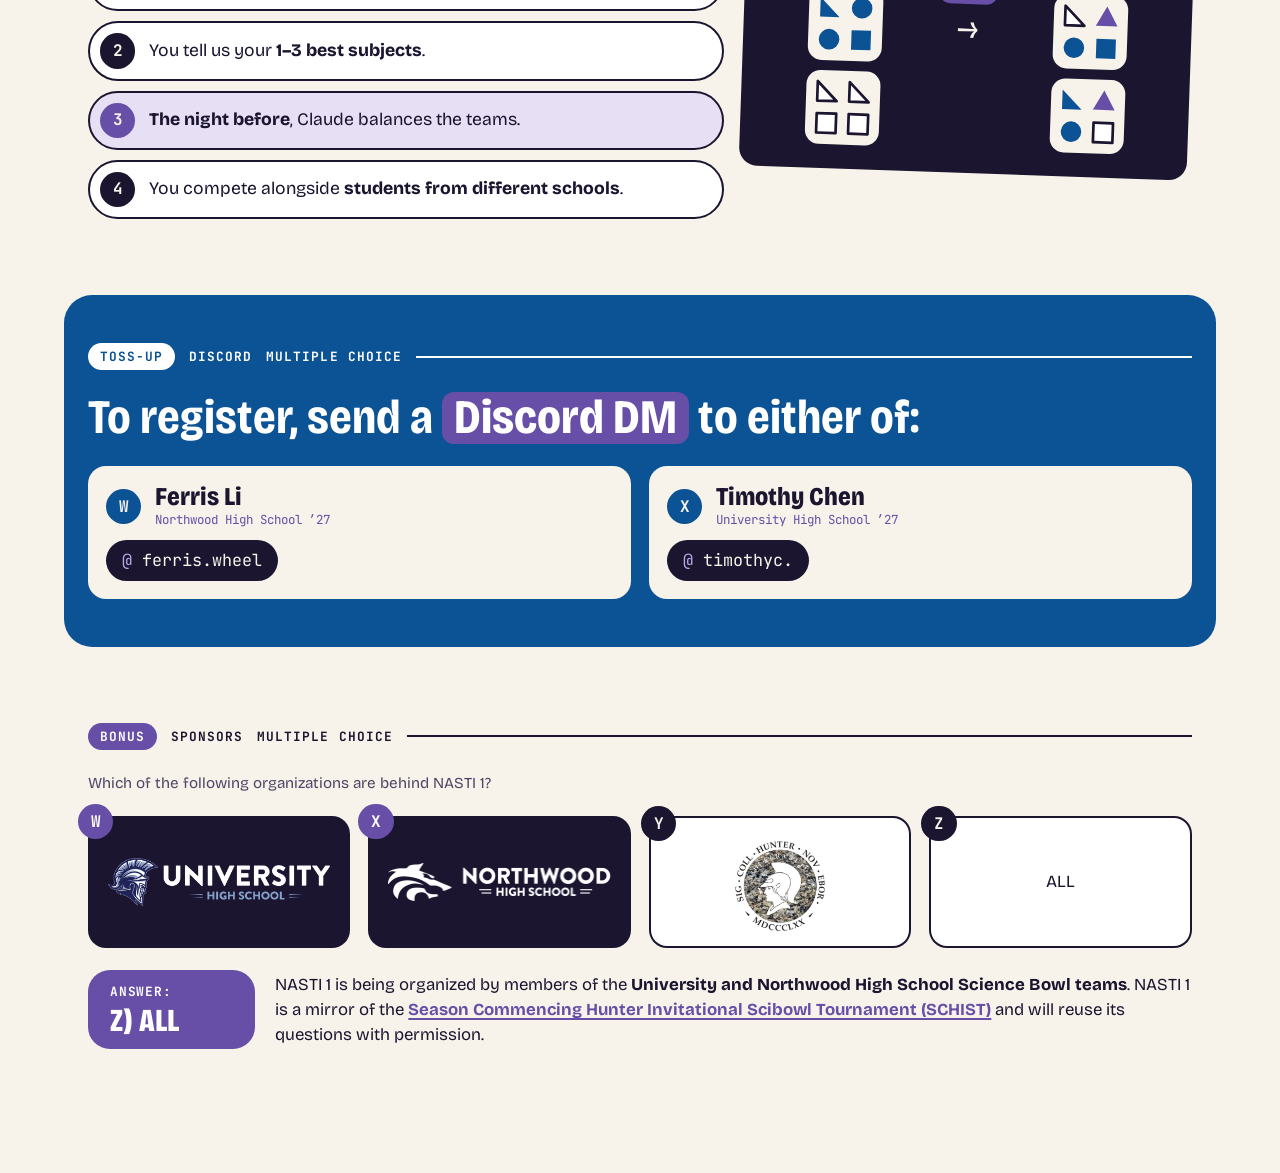
==== commit a7f5430e: "Update index.html" ====
--- a/index.html
+++ b/index.html
@@ -4,7 +4,7 @@
   <meta charset="utf-8">
   <meta name="viewport" content="width=device-width, initial-scale=1">
   <title>NASTI 1</title>
-  <meta name="description" content="The first Novice Amalgam SciBowl Tournament in Irvine (NASTI 1) will be held Saturday, November 28th, 2026.">
+  <meta name="description" content="The first Novice Amalgam SciBowl Tournament in Irvine (NASTI 1) will be held Saturday, November 28th, 2026 at UCI.">
   <link rel="icon" href="favicon.svg" type="image/svg+xml">
   <link rel="preconnect" href="https://fonts.googleapis.com">
   <link rel="preconnect" href="https://fonts.gstatic.com" crossorigin>
@@ -48,8 +48,8 @@
       <div class="hero-facts">
         <div class="fact fact-where">
           <span class="fact-label">Where</span>
-          <p class="fact-big">TBD (sorry)</p>
-          <p class="fact-small">Irvine, California</p>
+          <p class="fact-big">UCI School of Business 1</p>
+          <p class="fact-small"><a href="https://maps.app.goo.gl/jtk9ThYBP89dT5X88" target="_blank" rel="noopener">4291 Pereira Drive, Irvine, CA 92697</a></p>
         </div>
         <div class="fact fact-when">
           <span class="fact-label">When</span>
@@ -183,37 +183,36 @@
 
     <!-- ============ ORGANIZERS (bonus) ============ -->
     <section class="round round-org" aria-labelledby="org-q">
-      <p class="round-tag"><span class="tag-type tag-bonus">Bonus</span><span>Sponsors</span><span>Short answer</span></p>
-
-      <h2 id="org-q" class="q-stem">Identify all of the following four organizations behind NASTI 1.</h2>
+      <p class="round-tag"><span class="tag-type tag-bonus">Bonus</span><span>Sponsors</span><span>Multiple choice</span></p>
+
+      <h2 id="org-q" class="q-stem">Which of the following organizations are behind NASTI 1?</h2>
 
       <ol class="logo-choices">
         <li class="logo-choice logo-dark">
-          <span class="choice-letter">1</span>
+          <span class="choice-letter">W</span>
           <img src="assets/uhs.png" width="800" height="176" alt="University High School">
         </li>
         <li class="logo-choice logo-dark">
-          <span class="choice-letter">2</span>
+          <span class="choice-letter">X</span>
           <img src="assets/nhs.png" width="900" height="152" alt="Northwood High School">
         </li>
         <li class="logo-choice logo-light">
-          <span class="choice-letter">3</span>
+          <span class="choice-letter">Y</span>
           <img class="logo-square" src="assets/schist.jpg" width="357" height="357" alt="SCHIST logo">
         </li>
-        <li class="logo-choice logo-light">
-          <span class="choice-letter">4</span>
-          <img class="logo-square" src="assets/trsc.png" width="360" height="418" alt="Turtle Rock Science Club">
+        <li class="logo-choice logo-light logo-all">
+          <span class="choice-letter">Z</span>
+          <span class="all-text">ALL</span>
         </li>
       </ol>
 
       <p class="q-answer org-answer">
         <span class="answer-label">ANSWER:</span>
-        <b>ALL</b>
+        <b>Z) ALL</b>
       </p>
 
       <p class="org-text">
-        NASTI 1 is being organized by members of the <b>University and Northwood High School Science Bowl teams</b>,
-        as well as the <b>Turtle Rock Science Club</b>.
+        NASTI 1 is being organized by members of the <b>University and Northwood High School Science Bowl teams</b>.
         NASTI 1 is a mirror of the
         <a href="https://docs.google.com/document/d/1ZSC_nDlJElKl_C_q0osDb3rH__JqSQ9CUjB4f3GX59s/edit?usp=sharing" target="_blank" rel="noopener">Season Commencing Hunter Invitational Scibowl Tournament (SCHIST)</a>
         and will reuse its questions with permission.
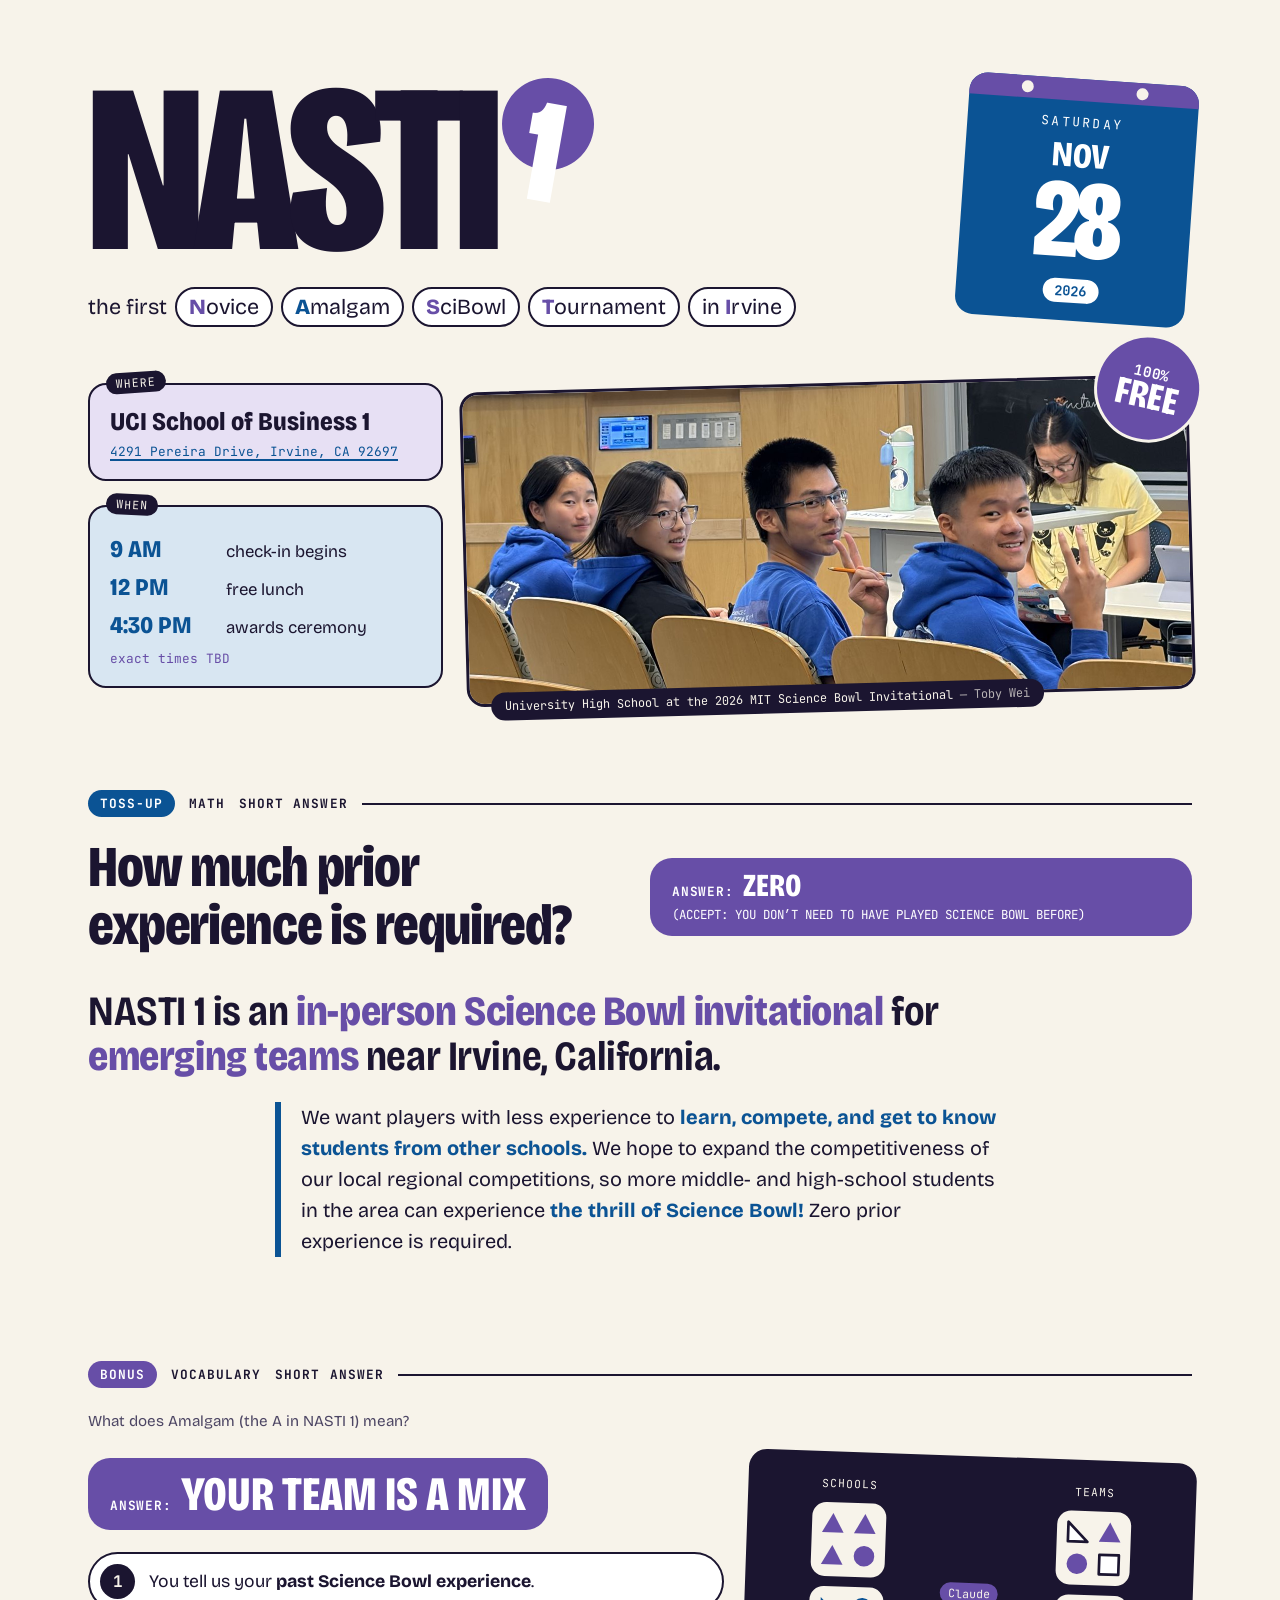
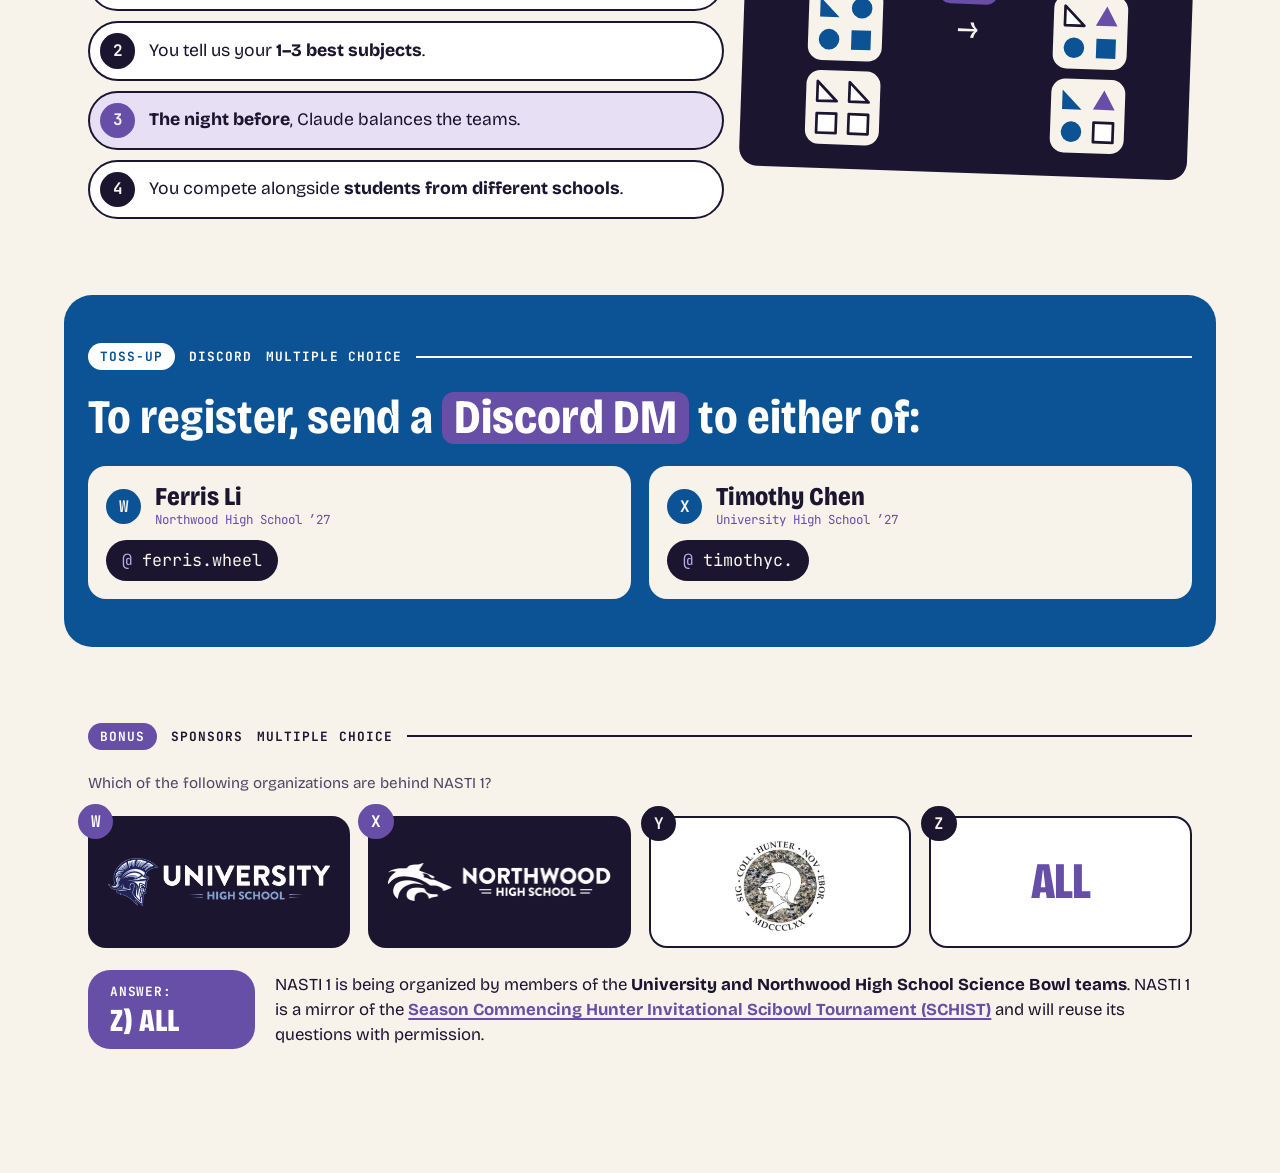
==== commit 9ab8131d: "Update index.html" ====
--- a/index.html
+++ b/index.html
@@ -40,7 +40,7 @@
 
       <figure class="hero-photo">
         <img src="assets/team.jpg" width="1400" height="598"
-             alt="Members of the University High School Science Bowl team turning around in their seats and smiling at the 2026 MIT Science Bowl Invitational">
+             alt="Members of the University High School Science Bowl team at the 2026 MIT Science Bowl Invitational (left to right: Stephanie Yang, Priya Kim-Ozaeta, Timothy Chen, and Carl Liu)">
         <figcaption>University High School at the 2026 MIT Science Bowl Invitational <span class="credit">— Toby Wei</span></figcaption>
         <span class="sticker-free"><span>100%</span><b>free</b></span>
       </figure>
@@ -56,7 +56,7 @@
           <ol class="timeline">
             <li><b>9 AM</b> check-in begins</li>
             <li><b>12 PM</b> free lunch</li>
-            <li><b>3 PM</b> awards ceremony</li>
+            <li><b>4:30 PM</b> awards ceremony</li>
           </ol>
           <p class="fact-small">exact times TBD</p>
         </div>
--- a/styles.css
+++ b/styles.css
@@ -302,6 +302,18 @@
 
 .fact-when .fact-small { color: var(--purple); }
 
+.fact-small a {
+  text-decoration-thickness: 1.5px;
+  text-underline-offset: 3px;
+}
+
+.fact-small a:hover { color: var(--purple); }
+
+.fact-small a:focus-visible {
+  outline: 3px solid var(--blue);
+  outline-offset: 3px;
+}
+
 .timeline {
   list-style: none;
   padding: 0;
@@ -677,6 +689,15 @@
   max-height: none;
 }
 
+.logo-all .all-text {
+  font-weight: 800;
+  font-stretch: 75%;
+  font-size: 3.2rem;
+  line-height: 1;
+  letter-spacing: -0.01em;
+  color: var(--purple);
+}
+
 .org-answer {
   grid-column: 1 / 3;
   align-self: center;
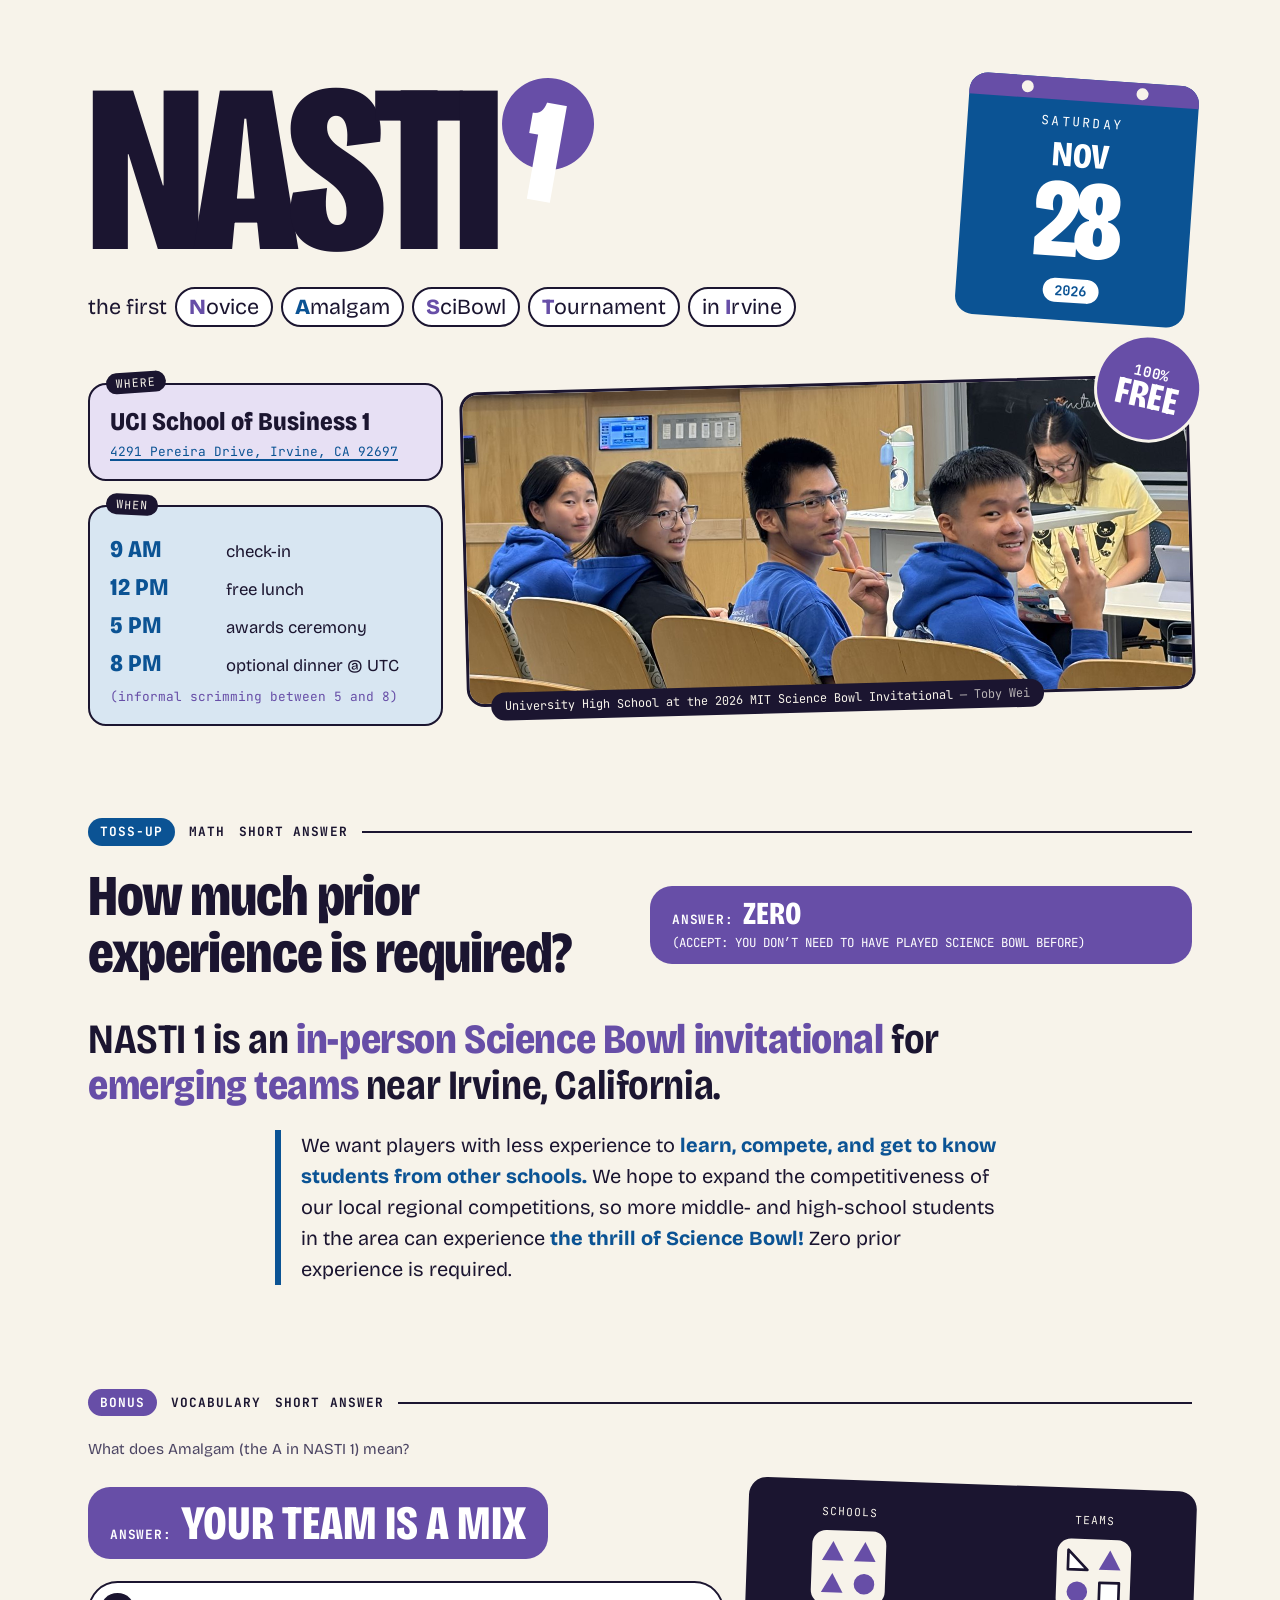
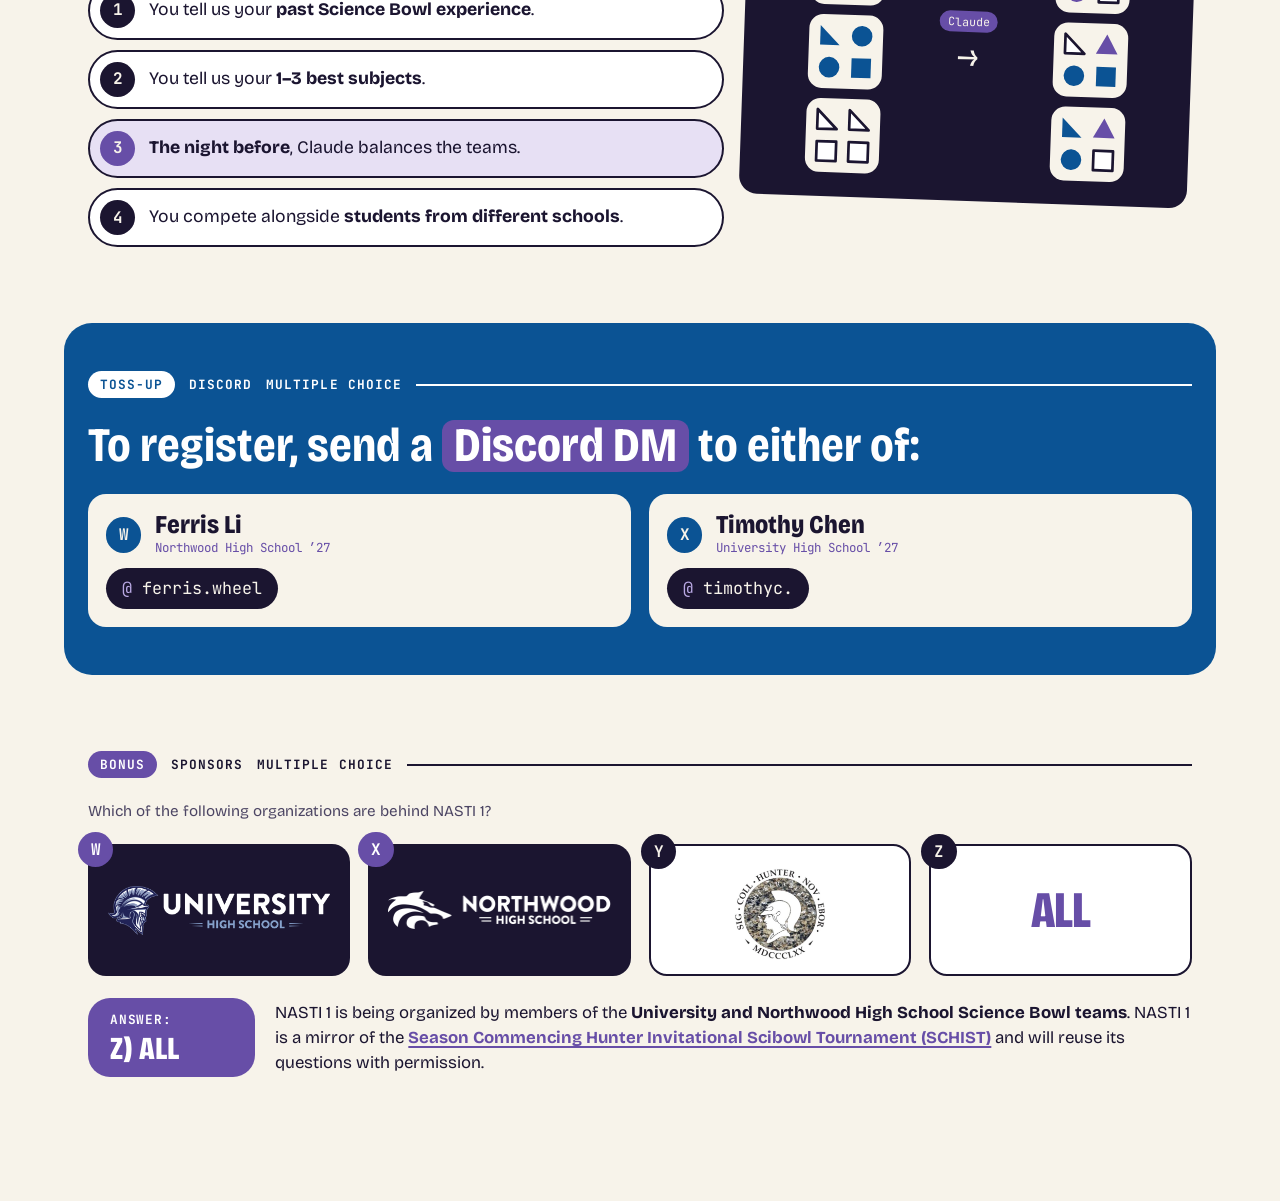
==== commit 2263dc46: "Update index.html" ====
--- a/index.html
+++ b/index.html
@@ -54,11 +54,12 @@
         <div class="fact fact-when">
           <span class="fact-label">When</span>
           <ol class="timeline">
-            <li><b>9 AM</b> check-in begins</li>
+            <li><b>9 AM</b> check-in</li>
             <li><b>12 PM</b> free lunch</li>
-            <li><b>4:30 PM</b> awards ceremony</li>
+            <li><b>5 PM</b> awards ceremony</li>
+            <li><b>8 PM</b> optional dinner @ UTC</li>
           </ol>
-          <p class="fact-small">exact times TBD</p>
+          <p class="fact-small">(informal scrimming between 5 and 8)</p>
         </div>
       </div>
     </section>
